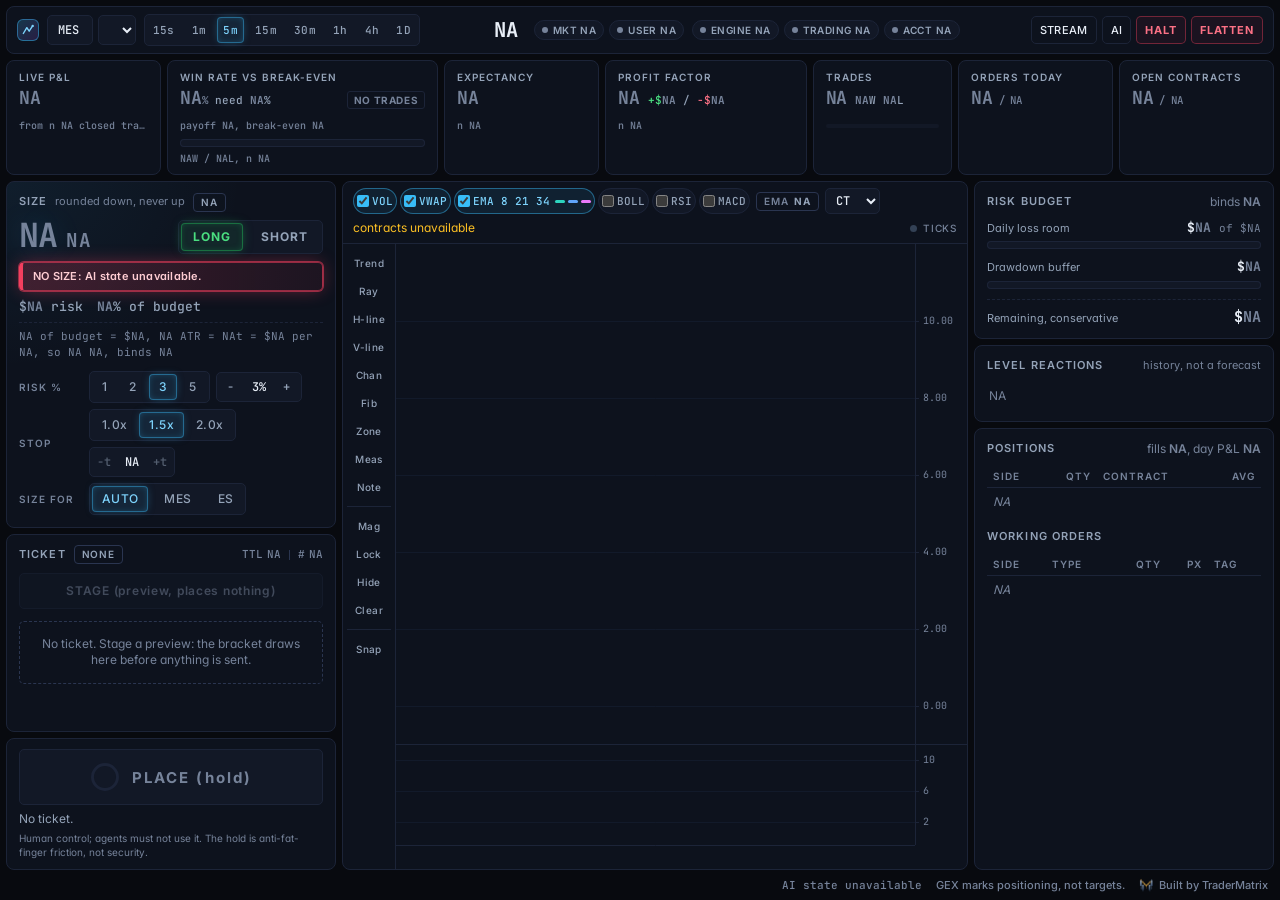
==== static/index.html @ 74ee5f4b "Initial release: ProjectX Desk (alpha, verified on a mock gateway only) A guarded futures desk for P" ====
<!doctype html>
<html lang="en"><head><meta charset="utf-8">
<meta name="viewport" content="width=device-width,initial-scale=1,viewport-fit=cover">
<title>ProjectX Desk</title>
<meta name="theme-color" content="#080a0f">
<link rel="icon" href="/static/icon.svg" type="image/svg+xml">
<link rel="manifest" href="/static/manifest.webmanifest">
<link rel="preload" href="/static/fonts/JetBrainsMono_500Medium.woff2" as="font" type="font/woff2" crossorigin>
<link rel="preload" href="/static/fonts/Inter_500Medium.woff2" as="font" type="font/woff2" crossorigin>
<link rel="stylesheet" href="/static/desk.css">
<script src="/static/klinecharts.min.js"></script>
</head><body>
<div class="desk" id="desk">

  <!-- 1. RIBBON (top bar) -->
  <section class="ribbon" id="ribbon" role="region" aria-label="Ribbon">
    <strong class="brand"><svg class="mark" viewBox="0 0 24 24" aria-hidden="true" focusable="false"><path d="M4 18 L10 8 L14 14 L20 5"/><circle cx="20" cy="5" r="2"/></svg><span>PX<em>DESK</em></span></strong>
    <span class="grp contract">
      <label class="sr" for="q">Contract search</label><input id="q" size="5" maxlength="12" value="MES" autocomplete="off" spellcheck="false">
      <label class="sr" for="c">Contract</label><select id="c"></select>
    </span>
    <span class="grp seg" id="tfs" role="group" aria-label="Timeframe"></span>
    <span class="quote">
      <output id="price" class="price" aria-label="Last price">NA</output>
      <span class="ba" aria-label="Bid and ask"><span class="ba-l">B</span><b data-ai="quote.bid" class="na">NA</b><span class="ba-l">A</span><b data-ai="quote.ask" class="na">NA</b></span>
    </span>
    <span class="grp feeds">
      <span class="pill" id="feed-market" title="market data hub">MKT NA</span>
      <span class="pill" id="feed-user" title="user hub">USER NA</span>
    </span>
    <span class="grp states">
      <span class="pill" id="engine">ENGINE NA</span>
      <span class="pill" id="trading">TRADING NA</span>
      <span class="pill" id="acct-kind">ACCT NA</span>
    </span>
    <span class="grp push actions">
      <button id="stream-toggle" class="ghost" aria-pressed="false" title="Stream mode: removes account and dollar nodes from the page">STREAM</button>
      <button id="reveal" class="ghost" hidden title="Show hidden figures for 30 seconds">Reveal 30s</button>
      <button id="ai-toggle" class="ghost" aria-pressed="false" aria-controls="ai-panel">AI</button>
      <span class="vsep" aria-hidden="true"></span>
      <button id="halt-btn" class="danger" title="Halt: refuse all new orders">HALT</button>
      <button id="flatten-btn" class="danger" title="Flatten all positions">FLATTEN</button>
    </span>
    <span id="act-msg" class="actmsg" role="status" aria-live="polite"></span>
  </section>

  <!-- 1b. KPI RIBBON: every stat carries its sample size -->
  <section class="kpis" id="kpis" role="region" aria-label="Session KPIs">
    <div class="kpi" id="kpi-pnl">
      <div class="k-h"><span class="k-t">Live P&amp;L</span><span class="k-tag">day, net</span></div>
      <div class="k-v"><span data-slot="sens" data-tpl="t-kpi-pnl"></span><span data-slot="stream" data-tpl="t-kpi-hidden"></span></div>
      <div class="k-s">from n <b data-ai="kpi.n" data-fmt="int" class="na">NA</b> closed trades</div>
    </div>
    <div class="kpi wide" id="kpi-wr">
      <div class="k-h"><span class="k-t">Win rate vs break-even</span></div>
      <div class="k-v"><span class="k-num"><b data-ai="kpi.win_rate" data-fmt="num1" class="na">NA</b><small>%</small></span>
        <span class="k-vs">need <b data-ai="kpi.breakeven_win_rate" data-fmt="num1" class="na">NA</b>%</span>
        <span id="wr-verdict" class="verdict">NA</span></div>
      <div class="k-s k-pay" id="wr-pay">payoff <b data-ai="kpi.payoff" data-fmt="num2" class="na">NA</b>, <span id="wr-need">needs <b data-ai="kpi.breakeven_win_rate" data-fmt="num1" class="na">NA</b>% wins to break even</span><span id="wr-need-na" hidden>break-even NA</span></div>
      <div class="wr" id="wr-gauge" aria-hidden="true"><i class="wr-fill" id="wr-fill"></i><i class="wr-be" id="wr-be"></i></div>
      <div class="k-s"><b data-ai="kpi.wins" data-fmt="int" class="na">NA</b>W / <b data-ai="kpi.losses" data-fmt="int" class="na">NA</b>L, n <b data-ai="kpi.n" data-fmt="int" class="na">NA</b><span class="ss" hidden>SMALL SAMPLE</span></div>
    </div>
    <div class="kpi" id="kpi-exp">
      <div class="k-h"><span class="k-t">Expectancy</span><span class="k-tag">per trade</span></div>
      <div class="k-v"><span data-slot="sens" data-tpl="t-kpi-exp"></span><span data-slot="stream" data-tpl="t-kpi-hidden"></span></div>
      <div class="k-s">n <b data-ai="kpi.n" data-fmt="int" class="na">NA</b><span class="ss" hidden>SMALL SAMPLE</span></div>
    </div>
    <div class="kpi" id="kpi-pf">
      <div class="k-h"><span class="k-t">Profit factor</span><span class="k-tag">gross W / L</span></div>
      <div class="k-v"><span class="k-num"><b data-ai="kpi.profit_factor" data-fmt="num2" class="na">NA</b></span><span class="k-vs"><span data-slot="sens" data-tpl="t-kpi-gross"></span><span data-slot="stream" data-tpl="t-kpi-gross-hidden"></span></span></div>
      <div class="k-s">n <b data-ai="kpi.n" data-fmt="int" class="na">NA</b><span class="ss" hidden>SMALL SAMPLE</span></div>
    </div>
    <div class="kpi" id="kpi-trades">
      <div class="k-h"><span class="k-t">Trades</span><span class="k-tag">closed today</span></div>
      <div class="k-v"><span class="k-num"><b data-ai="kpi.n" data-fmt="int" class="na">NA</b></span><span class="k-vs"><b data-ai="kpi.wins" data-fmt="int" class="na">NA</b>W <b data-ai="kpi.losses" data-fmt="int" class="na">NA</b>L</span></div>
      <div class="wl" id="wl-bar" aria-hidden="true"><i class="w" id="wl-w"></i><i class="l" id="wl-l"></i></div>
      <div class="streak" id="streak" role="group" aria-label="Losses in a row" hidden><div class="k-s s-l"><span class="s-t">LOSSES IN A ROW</span><span class="s-n"><b data-ai="behavior.consecutive_losses" data-fmt="int" class="na">NA</b> / <span id="streak-max">3</span></span></div><div class="pips" id="bar-streak" aria-hidden="true"></div></div>
    </div>
    <div class="kpi" id="kpi-orders">
      <div class="k-h"><span class="k-t">Orders today</span></div>
      <div class="k-v"><span class="k-num"><b data-ai="risk.orders_today" data-fmt="int" class="na">NA</b><small> / <span data-ai="risk.orders_max" data-fmt="int" class="na">NA</span></small></span></div>
      <div class="pips" id="bar-orders" aria-hidden="true"></div>
    </div>
    <div class="kpi" id="kpi-open">
      <div class="k-h"><span class="k-t">Open contracts</span></div>
      <div class="k-v"><span class="k-num"><b data-ai="risk.open_contracts" data-fmt="int" class="na">NA</b><small> / <span data-ai="risk.max_contracts" data-fmt="int" class="na">NA</span></small></span></div>
      <div class="pips" id="bar-open" aria-hidden="true"></div>
    </div>
  </section>

  <!-- left column: size box, ticket verify, human confirm -->
  <div class="col col-left">
    <!-- 2. SIZE BOX -->
    <section id="size" class="panel hero" role="region" aria-label="Size box">
      <div class="phead"><h2>Size</h2><span class="dim sub">rounded down, never up</span><span id="size-bind" class="badge push" title="binding source">NA</span></div>
      <div id="size-answer" class="answer" aria-live="off">
        <div class="big"><span class="num na" data-ai="size.contracts">NA</span><span class="unit na" data-ai="contract.root">NA</span><span class="chips seg sideseg" id="side" role="group" aria-labelledby="lbl-side"><span class="sr" id="lbl-side">Side</span><button id="side-long" data-v="long" aria-pressed="true">LONG</button><button id="side-short" data-v="short" aria-pressed="false">SHORT</button></span></div>
        <div id="size-alert" class="banner bad refused alert" role="alert" hidden>
          <div id="size-notallowed" class="aln na-line" hidden>NOT ALLOWED: STAGE WILL REFUSE</div>
          <div id="size-refused" class="aln rf-line" hidden></div>
        </div>
        <div id="size-chips" class="chipline">
          <span id="chip-scale" class="chip warn" title="risk scaler: the budget was cut before sizing" hidden><span id="cs-adx" hidden>ADX <b data-ai="size.adx" data-fmt="int" class="na">NA</b> <span id="cs-adx-note"></span></span><span id="cs-atr" hidden>ATR p<b data-ai="size.atr_pctile" data-fmt="int" class="na">NA</b> <span id="cs-atr-note"></span></span><span class="x">x<b data-ai="size.scale.multiplier" data-fmt="num2" class="na">NA</b></span></span>
          <span id="chip-lock" class="chip warn" title="after a loss, risk may not exceed what the losing trade risked" hidden><span class="t">SIZE LOCKED AFTER LOSS</span></span>
          <span id="chip-cap" class="chip info" title="risk alone would allow more contracts than the per-order cap" hidden><span class="t">RISK ALLOWS <b data-ai="size.contracts_by_risk" data-fmt="int" class="na">NA</b>, CAP <b data-ai="size.cap" data-fmt="int" class="na">NA</b></span></span>
        </div>
        <ul id="size-why" class="why" aria-label="Why this size" hidden></ul>
        <div class="sec">
          <span data-slot="sens" data-tpl="t-size-risk"></span>
          <span class="kv"><b data-ai="size.pct_budget" data-fmt="num1" class="na">NA</b>% of budget</span>
        </div>
      </div>
      <p id="size-math" class="math">
        <span data-ai="size.risk_pct" data-fmt="pctfrac" class="na">NA</span> of budget<span data-slot="sens" data-tpl="t-size-budget"></span>,
        <span data-ai="size.stop_atr_k" data-fmt="num1" class="na">NA</span> ATR =
        <span data-ai="size.stop_ticks" data-fmt="int" class="na">NA</span>t<span data-slot="sens" data-tpl="t-size-rpc"></span>,
        so <span data-ai="size.contracts" class="na">NA</span> <span data-ai="contract.root" class="na">NA</span>, binds <span data-ai="size.binding" class="na">NA</span>
      </p>
      <div class="ctls">
        <span class="lbl" id="lbl-risk">Risk %</span>
        <span class="chips" id="risk-pct" role="group" aria-labelledby="lbl-risk">
          <span class="seg"><button id="risk-pct-1" data-v="0.01" aria-pressed="false">1</button><button id="risk-pct-2" data-v="0.02" aria-pressed="false">2</button><button id="risk-pct-3" data-v="0.03" aria-pressed="true">3</button><button id="risk-pct-5" data-v="0.05" aria-pressed="false">5</button></span>
          <span class="step"><button id="risk-dec" aria-label="Decrease risk percent by half a point">-</button><output id="risk-val" class="val">3%</output><button id="risk-inc" aria-label="Increase risk percent by half a point">+</button></span>
        </span>
        <span class="lbl" id="lbl-stop">Stop</span>
        <span class="chips" id="stop-atr" role="group" aria-labelledby="lbl-stop">
          <span class="seg"><button id="stop-atr-10" data-v="1" aria-pressed="false">1.0x</button><button id="stop-atr-15" data-v="1.5" aria-pressed="true">1.5x</button><button id="stop-atr-20" data-v="2" aria-pressed="false">2.0x</button></span>
          <span class="step"><button id="stop-dec" aria-label="Stop one tick tighter">-t</button><output id="stop-val" class="val">NA</output><button id="stop-inc" aria-label="Stop one tick wider">+t</button></span>
        </span>
        <span class="lbl" id="lbl-con">Size for</span>
        <span class="chips seg" id="size-contract" role="group" aria-labelledby="lbl-con">
          <button id="size-contract-auto" data-v="AUTO" aria-pressed="true">AUTO</button><button id="size-contract-mes" data-v="MES" aria-pressed="false">MES</button><button id="size-contract-es" data-v="ES" aria-pressed="false">ES</button>
        </span>
        <div id="pair" class="pair" data-own="1" aria-label="Micro versus full-size"></div>
      </div>
    </section>

    <!-- 4. TICKET VERIFY + BRACKET TREE -->
    <section id="ticket" class="panel grow" role="region" aria-label="Ticket verify">
      <div class="phead"><h2>Ticket</h2><span id="tk-state" class="badge">NONE</span>
        <span class="push meta">TTL <b id="tk-ttl" data-ai="ticket.ttl_s">NA</b><span class="msep" aria-hidden="true"></span>#<b id="tk-hash" data-ai="ticket.id8">NA</b></span></div>
      <div id="rail" class="rail" role="group" aria-label="Behavior rail" hidden>
        <span id="rail-cool" class="rail-main"><span class="rail-t">COOLDOWN AFTER A LOSS</span><b id="rail-clock" class="rail-clock" aria-hidden="true" data-ai="behavior.cooldown_left_s" data-fmt="mmss">NA</b><span class="rail-sub">Walk away.</span></span>
        <span id="rail-lock" class="rail-main" hidden><span class="rail-t">LOCKED FOR THE SESSION: <b data-ai="behavior.consecutive_losses" data-fmt="int" class="na">NA</b> LOSSES IN A ROW</span><span class="rail-sub">No new opens this session.</span></span>
      </div>
      <button id="stage-btn" class="primary" disabled>STAGE (preview, places nothing)</button>
      <div id="tk-refused" class="banner bad" hidden></div>
      <ul id="tk-checks" class="checks" hidden></ul>

      <p id="tree-empty" class="tree-empty">No ticket. Stage a preview: the bracket draws here before anything is sent.</p>
      <div id="tree" class="tree" hidden>
        <div class="tree-head"><span id="tree-mode" class="tmode">PREVIEW</span><span id="tree-prot" class="badge">NA</span></div>
        <div class="node entry" id="node-entry">
          <div class="n-h"><span class="n-t">Entry</span><span id="tr-e-state" class="nstate">NA</span></div>
          <div class="n-main"><span id="tr-e-side" class="nside">NA</span> <b id="tr-e-size" class="na">NA</b> <span id="tr-e-root" class="nroot">NA</span> <span id="tr-e-type" class="ntype">MARKET</span></div>
          <div class="n-sub">ref <b id="tr-e-ref" class="na">NA</b><span class="push">#<span id="tr-id8">NA</span></span></div>
        </div>
        <div class="link" aria-hidden="true"><span id="tree-link">stop after fill</span></div>
        <div class="node stop" id="node-stop">
          <div class="n-h"><span class="n-t">Stop</span><span id="tr-unprot" class="unprot" hidden>UNPROTECTED</span><span id="tr-s-state" class="nstate">NA</span></div>
          <div class="n-main"><span id="tr-s-side" class="nside">NA</span> <b id="tr-s-price" class="na">NA</b> <span class="nticks">(<span id="tr-s-ticks">NA</span>t)</span></div>
          <div class="n-sub"><span data-slot="sens" data-tpl="t-tree-risk"></span><span data-slot="stream" data-tpl="t-tree-risk-hidden"></span><span class="push" id="tr-filled"></span></div>
        </div>
        <div class="node ghost" aria-hidden="true"><span>No target order. Exit by hand or FLATTEN.</span></div>
        <div class="rr" id="rr">
          <div class="rr-track"><i class="rr-loss"></i><i class="rr-gain"></i><i class="rr-now" id="rr-now"></i></div>
          <div class="rr-ticks"><span>-1R</span><span>0R</span><span>1R</span><span>2R</span><span>3R</span></div>
          <div class="rr-read"><span id="rr-val">now NA</span><span data-slot="sens" data-tpl="t-tree-r"></span></div>
        </div>
      </div>

      <details id="tk-details" class="rbwrap" open>
        <summary>Readback <span class="dim">(read it back before you hold)</span></summary>
        <dl id="tk-rb" class="rb">
          <dt>Protection</dt><dd id="tk-prot" data-ai="ticket.readback.protection" class="na">NA</dd>
          <dt>Account</dt><dd><span data-ai="ticket.readback.account_kind" class="na">NA</span><span data-slot="sens" data-tpl="t-tk-acct"></span></dd>
          <dt>Contract</dt><dd data-ai="ticket.readback.contract" class="na">NA</dd>
          <dt>Side</dt><dd data-ai="ticket.readback.side" class="na">NA</dd>
          <dt>Size</dt><dd data-ai="ticket.readback.size" data-fmt="int" class="na">NA</dd>
          <dt>Order</dt><dd data-ai="ticket.readback.order_type" class="na">NA</dd>
          <dt>Entry ref</dt><dd data-ai="ticket.readback.entry_ref" class="na">NA</dd>
          <dt>Stop</dt><dd><span data-ai="ticket.readback.stop_price" class="na">NA</span> (<span data-ai="ticket.readback.stop_ticks" data-fmt="int" class="na">NA</span> ticks)</dd>
          <span data-slot="sens" data-tpl="t-tk-risk" class="contents"></span>
          <dt>% of budget</dt><dd><span data-ai="ticket.readback.pct_of_budget" data-fmt="num1" class="na">NA</span>%, binds <span data-ai="ticket.readback.binding" class="na">NA</span></dd>
        </dl>
      </details>
    </section>

    <!-- 5. PLACE BAR: human only, outside every data region, no data-ai anywhere inside -->
    <section id="place" class="placebar" role="region" aria-label="Human confirm">
      <button id="place-btn" type="button" disabled aria-describedby="place-hint">
        <span class="hold-fill" aria-hidden="true"></span>
        <svg class="ring" viewBox="0 0 36 36" aria-hidden="true" focusable="false"><circle class="ring-bg" cx="18" cy="18" r="15"/><circle id="ring-fg" class="ring-fg" cx="18" cy="18" r="15" transform="rotate(-90 18 18)"/></svg>
        <span id="place-label">PLACE (hold)</span>
      </button>
      <p id="place-hint" class="hint">No ticket.</p>
      <p id="place-result" class="presult" role="status" aria-live="polite"></p>
      <p class="note">Human control; agents must not use it. The hold is anti-fat-finger friction, not security.</p>
    </section>
  </div>

  <!-- 3. CHART -->
  <section class="chartwrap" role="region" aria-label="Chart">
    <div class="chartbar">
      <span class="ind" id="ind" role="group" aria-label="Indicators"></span>
      <span id="ema-badge" class="badge stack" title="EMA 8 / 21 / 34 stack order" hidden><span class="bl"><span class="bl-l">EMA STACK</span><span class="bl-s">EMA</span></span><b data-ai="ind.ema.state" class="na">NA</b></span>
      <label class="sr" for="tz">Timezone</label>
      <select id="tz"><option value="America/Chicago">CT</option><option value="America/New_York">ET</option><option value="UTC">UTC</option></select>
      <span id="msg" class="msg" role="status"></span>
      <span class="legend" aria-label="Chart line legend"><span class="lg entry">ENTRY</span><span class="lg stop">STOP</span><span class="lg vwap">VWAP</span><span class="lg gex">GEX</span></span>
      <span class="dot-wrap" title="tick feed"><span id="dot"></span> ticks</span>
    </div>
    <div class="chartbody"><div id="tools" role="toolbar" aria-label="Drawing tools"></div><div id="chart"></div></div>
  </section>

  <!-- right column: risk, blotter, AI -->
  <div class="col col-right">
    <!-- 6. RISK GAUGES -->
    <section id="risk" class="panel" role="region" aria-label="Risk gauges">
      <div class="phead"><h2>Risk budget</h2><span class="push dim">binds <b id="risk-binds" data-ai="risk.binding" class="na">NA</b></span></div>
      <div class="gauge" id="g-daily">
        <div class="gl"><span class="g-t">Daily loss room <span class="bindtag" hidden>BINDS</span></span><span class="g-v"><span data-slot="sens" data-tpl="t-risk-room"></span><span data-slot="stream" data-tpl="t-risk-used"></span></span></div>
        <div class="bar"><span class="track" id="track-daily"><i id="bar-daily"></i></span></div>
      </div>
      <div class="gauge" id="g-dd">
        <div class="gl"><span class="g-t">Drawdown buffer <span class="bindtag" hidden>BINDS</span></span><span class="g-v"><span data-slot="sens" data-tpl="t-risk-dd"></span><span data-slot="stream" data-tpl="t-hidden"></span></span></div>
        <div class="bar"><span class="track" id="track-dd"><i id="bar-dd"></i></span></div>
      </div>
      <div class="remain"><span class="g-t">Remaining, conservative</span><span class="g-v big"><span data-slot="sens" data-tpl="t-risk-rem"></span><span data-slot="stream" data-tpl="t-hidden"></span></span></div>
    </section>

    <!-- 6c. MANAGE TRADE: only while a position with a live stop exists. Human clicks, tighten-only. -->
    <section id="manage" class="panel manage" role="region" aria-label="Manage trade" hidden>
      <div class="phead"><h2>Manage trade</h2><span class="push meta"><b data-ai="manage.side" class="na">NA</b> <b data-ai="manage.size" data-fmt="int" class="na">NA</b></span></div>
      <div class="mg-top">
        <div class="mg-r"><span class="lbl">Open R</span><output id="mg-r" class="mg-rv na" data-ai="manage.open_r" data-fmt="rr" data-sign="1" aria-label="Open R">NA</output></div>
        <dl class="mg-kv">
          <dt>Avg</dt><dd data-ai="manage.avg" data-fmt="num" class="na">NA</dd>
          <dt>Last</dt><dd data-ai="manage.last" data-fmt="num" class="na">NA</dd>
          <dt>Stop</dt><dd data-ai="manage.stop" data-fmt="num" class="na">NA</dd>
        </dl>
      </div>
      <div id="mg-opts" class="mg-opts" role="group" aria-label="Tighten the stop"></div>
      <p id="mg-msg" class="mg-msg" role="status" aria-live="polite"></p>
      <p class="note">Stops only move toward price.</p>
    </section>

    <!-- 6b. LEVEL REACTIONS: history of how price behaved at each level. Counts, never a forecast. -->
    <section id="levels" class="panel" role="region" aria-label="Level reactions" data-own="1">
      <div class="phead"><h2>Level reactions</h2><span class="push dim sub">history, not a forecast</span></div>
      <div id="lv-list" class="lvlist" role="group" aria-label="Select a level to mark its reactions on the chart"></div>
      <p id="lv-legend" class="lvlegend"><span class="mk up">&#9650;&#9660; bounce</span><span class="mk fail">&#10005; fail</span><span class="mk neu">&#8226; flat</span><span class="mk pend">&#9675; pending</span><span id="lv-tf" class="dim"></span></p>
    </section>

    <!-- 7. BLOTTER -->
    <section id="blotter" class="panel grow" role="region" aria-label="Blotter">
      <div id="halt-banner" class="banner bad big" hidden>
        <strong id="halt-title">HALTED</strong>
        <span id="halt-sub">New orders are refused until a human clears the halt.</span>
        <span class="row"><button id="reconcile-btn">Reconcile</button><button id="clear-halt-btn" class="danger">Clear halt (human only)</button></span>
      </div>
      <div class="phead"><h2>Positions</h2><span class="push dim">fills <b data-ai="fills_today" data-fmt="int" class="na">NA</b><span data-slot="sens" data-tpl="t-pnl"></span></span></div>
      <table class="tbl"><thead><tr><th>Side</th><th class="r">Qty</th><th>Contract</th><th class="r">Avg</th></tr></thead><tbody id="pos-body"></tbody></table>
      <div class="phead"><h2>Working orders</h2></div>
      <table class="tbl"><thead><tr><th>Side</th><th>Type</th><th class="r">Qty</th><th class="r">Px</th><th>Tag</th></tr></thead><tbody id="ord-body"></tbody></table>
    </section>

    <!-- 8. AI PANEL -->
    <section id="ai-panel" class="panel" role="region" aria-label="AI readable state" hidden>
      <div class="phead"><h2>AI view</h2><span class="push dim mono">/ai/state, /ai/digest</span></div>
      <pre id="ai-digest" tabindex="0">NA</pre>
      <script type="application/json" id="ai-state">null</script>
    </section>
  </div>

  <footer class="strip" role="region" aria-label="Status">
    <span id="live-polite" class="live" aria-live="polite"></span>
    <span id="live-assertive" class="live bad" aria-live="assertive"></span>
    <span class="push dim" id="asof">asof NA</span>
    <span class="dim">GEX marks positioning, not targets.</span>
    <a class="byline" href="https://www.traderdaddy.pro" target="_blank" rel="noopener noreferrer" title="Built by TraderMatrix"><img src="/static/brand-mark.png" alt="" width="14" height="14"><span>Built by TraderMatrix</span></a>
  </footer>
</div>

<!-- Fragments for nodes that stream mode removes from the DOM (D4). Never CSS-hidden: absent. -->
<template id="t-size-risk"><span class="kv money">$<b data-ai="size.risk_usd" data-fmt="num" class="na">NA</b> risk</span></template>
<template id="t-size-budget"> = $<span data-ai="size.budget_usd" data-fmt="num" class="na">NA</span></template>
<template id="t-size-rpc"> = $<span data-ai="size.rpc" data-fmt="num" class="na">NA</span> per <span data-ai="contract.root" class="na">NA</span></template>
<template id="t-tk-acct"> acct ...<b id="tk-suffix">NA</b></template>
<template id="t-tk-risk"><dt>Risk</dt><dd>$<span data-ai="ticket.readback.risk_usd" data-fmt="num" class="na">NA</span></dd></template>
<template id="t-risk-room">$<b data-ai="risk.daily_room" data-fmt="num" class="na">NA</b> <span class="of">of $<span data-ai="risk.daily_limit" data-fmt="num" class="na">NA</span></span></template>
<template id="t-risk-used"><b data-ai="risk.daily_used_pct" data-fmt="num1" class="na">NA</b>% used</template>
<template id="t-risk-dd">$<b data-ai="risk.dd_buffer" data-fmt="num" class="na">NA</b></template>
<template id="t-risk-rem">$<b data-ai="risk.remaining" data-fmt="num" class="na">NA</b></template>
<template id="t-pnl">, day P&amp;L <b data-ai="risk.pnl_day" data-fmt="usd" data-sign="1" class="na">NA</b></template>
<template id="t-hidden"><span class="hid">hidden (stream)</span></template>
<template id="t-kpi-hidden"><span class="k-num hid">hidden</span></template>
<template id="t-kpi-pnl"><span class="k-num"><b data-ai="risk.pnl_day" data-fmt="usd" data-sign="1" class="na">NA</b></span></template>
<template id="t-kpi-exp"><span class="k-num"><b data-ai="kpi.expectancy" data-fmt="usd" data-sign="1" class="na">NA</b></span></template>
<template id="t-kpi-gross"><span class="pos">+$<b data-ai="kpi.gross_win" data-fmt="num" class="na">NA</b></span> / <span class="neg">-$<b data-ai="kpi.gross_loss" data-fmt="num" class="na">NA</b></span></template>
<template id="t-kpi-gross-hidden"><span class="hid">gross hidden</span></template>
<template id="t-tree-risk"><span class="trisk">risk $<b id="tree-risk" class="na">NA</b></span></template>
<template id="t-tree-risk-hidden"><span class="hid">risk hidden (stream)</span></template>
<template id="t-tree-r"><span class="r1">1R = $<b id="tree-r1" class="na">NA</b></span></template>

<script src="/static/desk.js"></script>
</body></html>
---- static/desk.css ----
/* ProjectX desk. Mobile-first stack; the dense three-column desk engages from 1100px up.
   One color, one meaning, and never color alone (every state also has a text label):
   cyan = live/info/selected, green = profit/long/filled, magenta = loss/stop/danger,
   purple = reference levels, amber = warning/unprotected. */

@font-face{font-family:"Inter";font-style:normal;font-weight:400;font-display:swap;src:url(/static/fonts/Inter_400Regular.woff2) format("woff2")}
@font-face{font-family:"Inter";font-style:normal;font-weight:500;font-display:swap;src:url(/static/fonts/Inter_500Medium.woff2) format("woff2")}
@font-face{font-family:"Inter";font-style:normal;font-weight:600;font-display:swap;src:url(/static/fonts/Inter_600SemiBold.woff2) format("woff2")}
@font-face{font-family:"Inter";font-style:normal;font-weight:700;font-display:swap;src:url(/static/fonts/Inter_700Bold.woff2) format("woff2")}
@font-face{font-family:"JetBrains Mono";font-style:normal;font-weight:400;font-display:swap;src:url(/static/fonts/JetBrainsMono_400Regular.woff2) format("woff2")}
@font-face{font-family:"JetBrains Mono";font-style:normal;font-weight:500;font-display:swap;src:url(/static/fonts/JetBrainsMono_500Medium.woff2) format("woff2")}
@font-face{font-family:"JetBrains Mono";font-style:normal;font-weight:700;font-display:swap;src:url(/static/fonts/JetBrainsMono_700Bold.woff2) format("woff2")}

:root{
  color-scheme:dark;
  /* surfaces */
  --bg-app:#080a0f; --bg-card:#0d121d; --bg-sub:#121826; --bg-raise:#161e2e;
  --border:#1c2438; --border-sub:#161e30; --border-strong:#2a3550;
  /* accents */
  --cyan:#38bdf8; --blue:#60a5fa; --green:#22c55e; --magenta:#f43f5e; --purple:#a855f7; --amber:#f59e0b;
  /* accent ink for small text on dark (AA at 11px) */
  --cyan-ink:#7dd3fc; --green-ink:#4ade80; --mag-ink:#fb7185; --amber-ink:#fbbf24; --purple-ink:#c084fc;
  /* tints */
  --cyan-bg:rgba(56,189,248,.09); --green-bg:rgba(34,197,94,.09); --mag-bg:rgba(244,63,94,.11); --amber-bg:rgba(245,158,11,.14); --purple-bg:rgba(168,85,247,.10);
  --cyan-line:rgba(56,189,248,.45); --green-line:rgba(34,197,94,.45); --mag-line:rgba(244,63,94,.55); --amber-line:rgba(245,158,11,.5);
  /* text */
  --ema8:#2dd4bf; --ema21:#60a5fa; --ema34:#e879f9;
  --text:#e8eef7; --text-2:#94a3b8; --text-muted:#76839a; --text-dim:#334155;
  /* type */
  --mono:"JetBrains Mono",ui-monospace,"SF Mono",Menlo,Consolas,"DejaVu Sans Mono",monospace;
  --sans:"Inter",system-ui,-apple-system,"Segoe UI",Roboto,sans-serif;
  --fs-2xs:10px; --fs-xs:11px; --fs-sm:12px; --fs-md:13px; --fs-lg:15px;
  --fs-num:clamp(18px,1.35vw,24px); --fs-price:clamp(20px,1.6vw,28px); --fs-hero:clamp(44px,3.6vw,64px);
  /* shape + space */
  --r:8px; --r-sm:5px; --gap:6px; --pad:12px;
  --glow-cyan:0 0 0 1px var(--cyan-line),0 0 14px -2px rgba(56,189,248,.35),inset 0 0 12px -6px rgba(56,189,248,.4);
  --glow-mag:0 0 0 1px var(--mag-line),0 0 18px -2px rgba(244,63,94,.45);
}
*{box-sizing:border-box}
html,body{margin:0;background:var(--bg-app);color:var(--text)}
body{font:400 var(--fs-md)/1.4 var(--sans);font-feature-settings:"cv11","ss01";-webkit-font-smoothing:antialiased;
  padding:env(safe-area-inset-top) env(safe-area-inset-right) env(safe-area-inset-bottom) env(safe-area-inset-left)}
h2{margin:0;font-size:var(--fs-xs);letter-spacing:.1em;text-transform:uppercase;color:var(--text-2);font-weight:600}
p{margin:0}
b,output,td,dd,.price,.val,.mono,.num,.k-num,.math,.meta,.n-main,.n-sub,.g-v,.pill{font-variant-numeric:tabular-nums slashed-zero}
b{font-weight:600}
.mono{font-family:var(--mono)}
.sr{position:absolute;width:1px;height:1px;overflow:hidden;clip:rect(0 0 0 0);white-space:nowrap}
.dim{color:var(--text-muted)} .push{margin-left:auto} .contents{display:contents}
.na{color:var(--text-muted)!important}
.hid{color:var(--text-muted);font-style:italic;font-weight:400}
.pos{color:var(--green-ink)} .neg{color:var(--mag-ink)}
[hidden]{display:none!important}
[data-slot]:empty{display:none}

/* ---- controls ---- */
button,input,select{font:500 var(--fs-sm)/1 var(--sans);color:var(--text);background:var(--bg-sub);border:1px solid var(--border);border-radius:var(--r-sm);padding:0 10px;min-height:30px}
input,select{font-size:max(16px,1rem)}
@media (min-width:1100px){input,select{font-size:var(--fs-sm)}}
select{padding-right:6px}
button{cursor:pointer;letter-spacing:.03em;transition:border-color .15s,background-color .15s,color .15s,box-shadow .15s}
button:hover:not(:disabled){border-color:var(--border-strong);background:var(--bg-raise)}
button:disabled{opacity:.5;cursor:not-allowed}
button[aria-pressed="true"],button.on{border-color:var(--cyan-line);color:var(--cyan-ink);background:var(--cyan-bg);box-shadow:var(--glow-cyan)}
button.ghost{background:transparent}
button.danger{border-color:rgba(244,63,94,.4);color:var(--mag-ink);background:rgba(244,63,94,.06);font-weight:700;letter-spacing:.08em}
button.danger:hover:not(:disabled){border-color:var(--magenta);background:var(--mag-bg)}
button.primary{width:100%;min-height:36px;border-color:var(--cyan-line);color:var(--cyan-ink);background:linear-gradient(180deg,rgba(56,189,248,.12),rgba(56,189,248,.04));font-weight:600;letter-spacing:.06em}
button.primary:disabled{border-color:var(--border);color:var(--text-muted);background:var(--bg-sub)}
button.primary.refused:disabled{opacity:1;border-color:var(--mag-line);color:var(--mag-ink);background:repeating-linear-gradient(135deg,rgba(244,63,94,.10) 0 8px,rgba(244,63,94,.03) 8px 16px)}
:focus-visible{outline:2px solid var(--cyan);outline-offset:2px}

/* segmented control: chips joined into one pill */
.seg{display:inline-flex;align-items:stretch;background:var(--bg-sub);border:1px solid var(--border);border-radius:var(--r-sm);padding:2px;gap:2px}
.seg button{border:1px solid transparent;background:transparent;min-height:26px;padding:0 9px;border-radius:4px;color:var(--text-2)}
.seg button:hover:not(:disabled){background:var(--bg-raise);border-color:transparent;color:var(--text)}
.seg button[aria-pressed="true"]{color:var(--cyan-ink);background:var(--cyan-bg);border-color:var(--cyan-line);box-shadow:0 0 10px -3px rgba(56,189,248,.5),inset 0 0 8px -4px rgba(56,189,248,.5)}
.step{display:inline-flex;align-items:center;border:1px solid var(--border);border-radius:var(--r-sm);background:var(--bg-sub)}
.step button{border:0;background:transparent;min-height:28px;min-width:28px;padding:0 6px;color:var(--text-2);font-family:var(--mono)}
.step button:hover:not(:disabled){background:var(--bg-raise)}
.val{min-width:4ch;text-align:center;font:500 var(--fs-sm)/1 var(--mono);color:var(--text)}

/* ---- layout ---- */
.desk{display:grid;grid-template-columns:minmax(0,1fr);gap:var(--gap);padding:var(--gap);min-height:100dvh}
.desk>*{min-width:0}
.ribbon{grid-row:1} .kpis{grid-row:2} .col-left{grid-row:3} .chartwrap{grid-row:4;height:70dvh;min-height:360px} .col-right{grid-row:5} .strip{grid-row:6}
@media (min-width:1100px){
  .desk{height:100dvh;min-height:0;overflow:hidden;
    grid-template-columns:clamp(330px,20vw,392px) minmax(0,1fr) clamp(300px,18.5vw,370px);
    grid-template-rows:auto auto minmax(0,1fr) auto}
  .ribbon{grid-column:1/-1;grid-row:1} .kpis{grid-column:1/-1;grid-row:2}
  .col-left{grid-column:1;grid-row:3} .chartwrap{grid-column:2;grid-row:3;height:auto;min-height:0} .col-right{grid-column:3;grid-row:3}
  .strip{grid-column:1/-1;grid-row:4}
}

/* cards */
.ribbon,.kpi,.panel,.placebar,.chartwrap{background:var(--bg-card);border:1px solid var(--border);border-radius:var(--r)}
.col{display:flex;flex-direction:column;gap:var(--gap);min-height:0}
@media (min-width:1100px){.col.col-left>.grow{flex:1 1 0;min-height:112px}
  .col.col-left{overflow-y:auto;scrollbar-width:thin}.col-left>.placebar{position:sticky;bottom:0;z-index:2}
  .col.col-right>.grow{min-height:84px}
}
@media (min-width:1100px){.col{overflow:hidden}.col>.grow{flex:1 1 0;min-height:0;overflow:auto}.col>.panel:not(.grow),.col>.placebar{flex:none}}
.panel{padding:10px var(--pad) var(--pad)}
.phead{display:flex;align-items:center;gap:8px;margin-bottom:8px;font-size:var(--fs-sm);min-height:20px}
.phead .sub{font-size:var(--fs-xs)}
.badge{display:inline-flex;align-items:center;gap:4px;padding:2px 7px;border-radius:4px;border:1px solid var(--border-strong);font:600 var(--fs-2xs)/1.3 var(--sans);letter-spacing:.08em;text-transform:uppercase;color:var(--text-2);white-space:nowrap}
.badge.risk,.badge.info{border-color:var(--cyan-line);color:var(--cyan-ink);background:var(--cyan-bg)}
.badge.max_contracts,.badge.granularity,.badge.warn{border-color:var(--amber-line);color:var(--amber-ink);background:var(--amber-bg)}
.badge.bad{border-color:var(--mag-line);color:var(--mag-ink);background:var(--mag-bg)}
.badge.ok{border-color:var(--green-line);color:var(--green-ink);background:var(--green-bg)}
.badge.atomic{border-color:var(--green-line);color:var(--green-ink);background:var(--green-bg)}
.badge.unprot{border-color:var(--amber-line);color:var(--amber-ink);background:var(--amber-bg)}

/* ---- top bar ---- */
.ribbon{display:flex;flex-wrap:wrap;align-items:center;gap:8px 12px;padding:7px 10px;position:relative}
.brand{display:inline-flex;align-items:center;gap:7px;font:700 var(--fs-sm)/1 var(--sans);letter-spacing:.16em;color:var(--text)}
.brand em{font-style:normal;color:var(--cyan)}
.mark{width:22px;height:22px;padding:3px;border-radius:6px;background:linear-gradient(135deg,rgba(56,189,248,.22),rgba(168,85,247,.18));border:1px solid var(--cyan-line);fill:none;stroke:var(--cyan-ink);stroke-width:2.4;stroke-linecap:round;stroke-linejoin:round}
.mark circle{fill:var(--cyan-ink);stroke:none}
.grp{display:inline-flex;align-items:center;gap:5px;flex-wrap:wrap}
#q{width:6.5ch;font-family:var(--mono);text-transform:uppercase} #c{max-width:19ch}
#tfs button{padding:0 7px;font-family:var(--mono);font-size:var(--fs-xs)}
.quote{display:inline-flex;align-items:baseline;gap:10px;padding:0 4px}
.price{font:600 var(--fs-price)/1 var(--mono);min-width:7.5ch;text-align:right;letter-spacing:-.01em;border-radius:4px;padding:2px 4px;transition:background-color .5s}
.price.up{color:var(--green-ink)} .price.dn{color:var(--mag-ink)}
.price.flash-up{background:rgba(34,197,94,.10);transition:none} .price.flash-dn{background:rgba(244,63,94,.10);transition:none}
.ba{display:inline-flex;align-items:baseline;gap:4px;font:500 var(--fs-xs)/1 var(--mono);color:var(--text-2)}
.ba-l{color:var(--text-muted);font-size:var(--fs-2xs)} .ba b{font-weight:500;margin-right:4px}
.pill{display:inline-flex;align-items:center;gap:6px;padding:4px 9px;border:1px solid var(--border);border-radius:999px;font:600 var(--fs-2xs)/1 var(--sans);letter-spacing:.08em;white-space:nowrap;color:var(--text-2);background:var(--bg-sub)}
.pill::before{content:"";width:6px;height:6px;border-radius:50%;background:var(--text-muted)}
.pill.ok{border-color:rgba(34,197,94,.35);color:var(--green-ink)} .pill.ok::before{background:var(--green);box-shadow:0 0 6px var(--green)}
.pill.bad{border-color:var(--magenta);color:#fff;background:rgba(244,63,94,.22);box-shadow:var(--glow-mag)} .pill.bad::before{background:#fff}
.pill.warn{border-color:var(--amber-line);color:var(--amber-ink);background:var(--amber-bg)} .pill.warn::before{background:var(--amber)}
.pill.sim{border-color:var(--cyan-line);color:var(--cyan-ink);background:var(--cyan-bg)} .pill.sim::before{background:var(--cyan)}
.pill.live{border-color:var(--magenta);color:#fff;font-weight:800;background:repeating-linear-gradient(135deg,#9f1239 0 6px,#7f1d1d 6px 12px);box-shadow:var(--glow-mag)} .pill.live::before{background:#fff}
.vsep{width:1px;height:20px;background:var(--border);margin:0 2px}
.actions button{min-height:28px;padding:0 10px;font-size:var(--fs-xs)}
.actmsg{flex:1 0 100%;font-size:var(--fs-sm);color:var(--amber-ink);min-height:0}
.actmsg:empty{display:none}

/* alarm: halted or unknown order. The whole frame gets a magenta edge. */
body.alarm .ribbon,body.alarm .kpis .kpi{border-color:var(--mag-line)}
body.alarm .ribbon{box-shadow:var(--glow-mag);background:linear-gradient(180deg,rgba(244,63,94,.10),var(--bg-card) 70%)}
body.alarm .desk{background:linear-gradient(180deg,rgba(244,63,94,.10),transparent 160px)}
body.acct-live .ribbon{border-top:2px solid var(--magenta)}

/* ---- KPI ribbon ---- */
.kpis{display:grid;grid-template-columns:repeat(2,minmax(0,1fr));grid-auto-flow:row dense;gap:var(--gap)}
@media (min-width:640px){.kpis{grid-template-columns:repeat(4,minmax(0,1fr))}}
@media (min-width:1100px){.kpis{grid-template-columns:1.05fr 1.9fr 1fr 1fr .95fr 1fr 1fr}}
.kpi{padding:8px 12px 9px;display:flex;flex-direction:column;gap:3px;min-width:0;position:relative;overflow:hidden}
.kpi.wide{grid-column:span 2}
@media (min-width:1100px){.kpi.wide{grid-column:auto}}
.k-h{display:flex;align-items:center;gap:6px;min-height:16px}
.k-t{font:600 var(--fs-2xs)/1.2 var(--sans);letter-spacing:.1em;text-transform:uppercase;color:var(--text-2);white-space:nowrap;overflow:hidden;text-overflow:ellipsis}
.k-tag{margin-left:auto;font-size:var(--fs-2xs);color:var(--text-muted)}
.ss{margin-left:7px;font:700 9px/1 var(--sans);letter-spacing:.08em;color:var(--amber-ink);border:1px solid var(--amber-line);background:var(--amber-bg);border-radius:3px;padding:2px 4px;white-space:nowrap}
.k-v{display:flex;align-items:baseline;gap:8px;min-height:28px;flex-wrap:wrap}
.k-num{font:600 var(--fs-num)/1.15 var(--mono);color:var(--text);letter-spacing:-.01em;white-space:nowrap}
.k-num b{font-weight:600}
.k-num small{font-size:.6em;color:var(--text-muted);font-weight:500}
.k-num.hid{font:italic 500 var(--fs-md)/1.6 var(--sans)}
.k-vs{font:500 var(--fs-xs)/1 var(--mono);color:var(--text-2);white-space:nowrap}
.k-s{font:500 var(--fs-2xs)/1.3 var(--mono);color:var(--text-muted);white-space:nowrap;overflow:hidden;text-overflow:ellipsis}
.k-s b{color:var(--text-2);font-weight:500}
.kpi[data-tone="pos"]{box-shadow:inset 0 2px 0 var(--green)} .kpi[data-tone="neg"]{box-shadow:inset 0 2px 0 var(--magenta)}
.verdict{margin-left:auto;font:700 var(--fs-2xs)/1 var(--sans);letter-spacing:.06em;padding:3px 6px;border-radius:3px;border:1px solid var(--border);color:var(--text-muted);white-space:nowrap}
.verdict.pos{color:var(--green-ink);border-color:var(--green-line);background:var(--green-bg)} .verdict.neg{color:var(--mag-ink);border-color:var(--mag-line);background:var(--mag-bg)}
/* win rate against break-even: one track, a fill, a marker */
.wr{position:relative;height:8px;border-radius:4px;background:var(--bg-sub);margin:4px 0 2px;box-shadow:inset 0 0 0 1px var(--border)}
.wr-fill{position:absolute;left:0;top:0;bottom:0;width:0;border-radius:4px;background:var(--text-muted);transition:width .4s ease}
.wr-fill.pos{background:linear-gradient(90deg,rgba(34,197,94,.55),var(--green))} .wr-fill.neg{background:linear-gradient(90deg,rgba(244,63,94,.55),var(--magenta))}
.wr-be{position:absolute;top:-4px;bottom:-4px;width:2px;margin-left:-1px;left:0;background:var(--text);border-radius:1px;box-shadow:0 0 0 2px var(--bg-card);transition:left .4s ease}
/* wins vs losses split */
.wl{display:flex;gap:2px;height:4px;margin-top:5px;border-radius:2px;overflow:hidden;background:var(--bg-sub)}
.wl i{display:block;height:100%;width:0;transition:width .4s} .wl .w{background:var(--green)} .wl .l{background:var(--magenta)}
/* pip meters */
.pips{display:flex;gap:3px;margin-top:5px;height:6px}
.pips i{flex:1;border-radius:2px;background:var(--bg-sub);box-shadow:inset 0 0 0 1px var(--border)}
.pips i.on{background:var(--cyan);box-shadow:0 0 6px -1px rgba(56,189,248,.6)}
.pips.warn i.on{background:var(--amber);box-shadow:none} .pips.full i.on{background:var(--magenta);box-shadow:none}
.pips .cont{flex:1;position:relative;border-radius:3px;background:var(--bg-sub)} .pips .cont i{position:absolute;left:0;top:0;bottom:0;border-radius:3px;background:var(--cyan)}

/* ---- size hero ---- */
.hero{background:radial-gradient(120% 90% at 0% 0%,rgba(56,189,248,.07),transparent 60%),var(--bg-card)}
.answer{margin-bottom:4px}
.big{display:flex;align-items:baseline;gap:10px;line-height:.95}
.big .num{font:700 var(--fs-hero)/.95 var(--mono);letter-spacing:-.04em;color:var(--text);text-shadow:0 0 28px rgba(56,189,248,.18)}
.big .unit{font:600 clamp(18px,1.5vw,24px)/1 var(--mono);color:var(--text-2);letter-spacing:.02em}
.sideseg{margin-left:auto;align-self:center}
.sideseg button{min-height:28px;padding:0 11px;font-weight:700;letter-spacing:.08em}
.sideseg #side-long[aria-pressed="true"]{color:var(--green-ink);background:var(--green-bg);border-color:var(--green-line);box-shadow:0 0 12px -3px rgba(34,197,94,.55),inset 0 0 8px -4px rgba(34,197,94,.5)}
.sideseg #side-short[aria-pressed="true"]{color:var(--mag-ink);background:var(--mag-bg);border-color:var(--mag-line);box-shadow:0 0 12px -3px rgba(244,63,94,.55),inset 0 0 8px -4px rgba(244,63,94,.5)}
.sec{display:flex;flex-wrap:wrap;gap:4px 14px;margin-top:8px;font:500 var(--fs-md)/1.3 var(--mono);color:var(--text-2)}
.sec .kv b{color:var(--text)} .sec .money b{color:var(--text)}
.math{font:400 var(--fs-xs)/1.45 var(--mono);color:var(--text-muted);margin:6px 0 10px;padding-top:6px;border-top:1px dashed var(--border)}
#size.is-refused .big .num{color:var(--mag-ink);text-shadow:0 0 24px rgba(244,63,94,.35)}
#size.is-na .big .num{font-size:clamp(32px,2.6vw,44px)}
.banner{padding:8px 10px;border-radius:var(--r-sm);border:1px solid var(--border);margin:6px 0;font-size:var(--fs-sm);line-height:1.35}
.banner.bad{background:var(--mag-bg);border-color:var(--mag-line);color:#fecdd3}
.banner.warn{background:var(--amber-bg);border-color:var(--amber-line);color:var(--amber-ink)}
.banner.ok{background:var(--green-bg);border-color:var(--green-line);color:#bbf7d0}
.banner.refused{border-left:4px solid var(--magenta);font-weight:600;box-shadow:var(--glow-mag);background:linear-gradient(90deg,rgba(244,63,94,.22),rgba(244,63,94,.07))}
.banner.big{display:flex;flex-wrap:wrap;gap:6px 10px;align-items:center;margin:0 0 10px;border-left:4px solid var(--magenta);box-shadow:var(--glow-mag)}
.banner.big strong{font-size:var(--fs-lg);letter-spacing:.08em;color:#fff}
.row{display:inline-flex;gap:6px;flex-wrap:wrap}
.ctls{display:grid;grid-template-columns:62px minmax(0,1fr);gap:6px 8px;align-items:center}
.lbl{color:var(--text-muted);font:600 var(--fs-2xs)/1 var(--sans);text-transform:uppercase;letter-spacing:.1em}
.chips{display:inline-flex;flex-wrap:wrap;gap:6px;align-items:center}
.chips.seg{display:inline-flex;justify-self:start}

/* ---- ticket + bracket tree ---- */
.meta{font:500 var(--fs-xs)/1 var(--mono);color:var(--text-muted);display:inline-flex;align-items:center;gap:4px}
.meta b{color:var(--text-2);font-weight:500}
.msep{width:1px;height:10px;background:var(--border-strong);margin:0 4px}
.tree-empty{margin:12px 0 4px;padding:14px 12px;border:1px dashed var(--border-strong);border-radius:var(--r-sm);color:var(--text-muted);font-size:var(--fs-sm);text-align:center}
.tree{margin-top:10px;position:relative}
.tree-head{display:flex;align-items:center;gap:8px;margin-bottom:6px}
.tmode{font:700 var(--fs-2xs)/1 var(--sans);letter-spacing:.12em;color:var(--text-2)}
.tree-head .badge{margin-left:auto}
.node{position:relative;border:1px solid var(--border-strong);border-radius:var(--r-sm);background:var(--bg-sub);padding:7px 10px 8px}
.node.stop{margin-left:22px}
.node.stop::before{content:"";position:absolute;left:-14px;top:-12px;width:13px;height:28px;border-left:1px solid var(--border-strong);border-bottom:1px solid var(--border-strong);border-bottom-left-radius:6px}
.n-h{display:flex;align-items:center;gap:6px;margin-bottom:4px}
.n-t{white-space:nowrap;font:700 var(--fs-2xs)/1 var(--sans);letter-spacing:.12em;text-transform:uppercase;color:var(--text-muted)}
.nstate{margin-left:auto;font:700 var(--fs-2xs)/1 var(--sans);letter-spacing:.08em;padding:3px 6px;border-radius:3px;border:1px solid var(--border-strong);color:var(--text-2);white-space:nowrap}
.unprot:not([hidden])+.nstate{margin-left:0}
.nstate.staged{color:var(--text-2);border-style:dashed}
.nstate.info{color:var(--cyan-ink);border-color:var(--cyan-line);background:var(--cyan-bg)}
.nstate.ok{color:var(--green-ink);border-color:var(--green-line);background:var(--green-bg)}
.nstate.warn{color:var(--amber-ink);border-color:var(--amber-line);background:var(--amber-bg)}
.nstate.bad{color:#fff;border-color:var(--magenta);background:rgba(244,63,94,.3)}
.n-h .unprot{margin-left:auto;font:800 var(--fs-2xs)/1 var(--sans);letter-spacing:.08em;padding:3px 6px;border-radius:3px;color:var(--amber-ink);border:1px solid var(--amber-line);background:repeating-linear-gradient(135deg,rgba(245,158,11,.18) 0 6px,rgba(245,158,11,.05) 6px 12px)}
.n-h .unprot.naked{color:#fff;border-color:var(--magenta);background:repeating-linear-gradient(135deg,rgba(244,63,94,.45) 0 6px,rgba(244,63,94,.18) 6px 12px);animation:pulse 1.2s ease-in-out infinite}
.n-main{font:600 var(--fs-lg)/1.25 var(--mono);color:var(--text);white-space:nowrap;overflow:hidden;text-overflow:ellipsis}
.nside.buy{color:var(--green-ink)} .nside.sell{color:var(--mag-ink)}
.nroot,.ntype,.nticks{color:var(--text-2);font-weight:500;font-size:var(--fs-sm)}
.n-sub{display:flex;gap:8px;margin-top:3px;font:500 var(--fs-xs)/1.3 var(--mono);color:var(--text-muted)}
.n-sub b{color:var(--text-2);font-weight:500}
.node.entry{border-left:3px solid var(--cyan)}
.node.stop{border-left:3px solid var(--magenta)}
.link{height:20px;margin-left:8px;border-left:1px solid var(--border-strong);padding-left:30px;display:flex;align-items:center;font:600 9px/1 var(--sans);letter-spacing:.1em;text-transform:uppercase;color:var(--text-muted)}
.node.ghost{margin:6px 0 0 22px;padding:5px 10px;border-style:dashed;background:transparent;font-size:var(--fs-xs);color:var(--text-muted)}
.tree.preview .node:not(.ghost){border-style:dashed;background:transparent}
.tree.preview .n-main{color:var(--text-2)}
.tree.live .node.entry{box-shadow:var(--glow-cyan)}
.tree.live.filled .node.entry{border-left-color:var(--green);box-shadow:0 0 0 1px var(--green-line),0 0 14px -4px rgba(34,197,94,.5)}
.tree.naked .node.stop{box-shadow:var(--glow-mag)}
.tree.live.unknown .node.entry{border-left-color:var(--magenta);box-shadow:var(--glow-mag)}
.tree.protected .node.stop{box-shadow:0 0 0 1px var(--green-line)}
/* R ruler */
.rr{margin-top:12px}
.rr-track{position:relative;height:6px;border-radius:3px;display:flex;background:var(--bg-sub)}
.rr-loss{flex:1;background:linear-gradient(90deg,rgba(244,63,94,.75),rgba(244,63,94,.25));border-radius:3px 0 0 3px}
.rr-gain{flex:3;background:linear-gradient(90deg,rgba(34,197,94,.2),rgba(34,197,94,.6));border-radius:0 3px 3px 0;margin-left:2px}
.rr-now{position:absolute;top:-4px;width:3px;height:14px;margin-left:-1.5px;border-radius:2px;background:var(--cyan);box-shadow:0 0 0 2px var(--bg-card),0 0 8px var(--cyan);left:25%;transition:left .3s}
.rr-now.off{display:none}
.rr-ticks{position:relative;height:9px;margin-top:4px;font:500 9px/1 var(--mono);color:var(--text-muted)}
.rr-ticks span{position:absolute;top:0;transform:translateX(-50%);white-space:nowrap}
.rr-ticks span:nth-child(1){left:0;transform:none} .rr-ticks span:nth-child(2){left:25%} .rr-ticks span:nth-child(3){left:50%}
.rr-ticks span:nth-child(4){left:75%} .rr-ticks span:nth-child(5){left:100%;transform:translateX(-100%)}
.rr-read{display:flex;justify-content:space-between;margin-top:4px;font:500 var(--fs-xs)/1.2 var(--mono);color:var(--text-2)}
.rr-read b{color:var(--text)}
.rbwrap{margin-top:12px;border-top:1px solid var(--border);padding-top:8px}
.rbwrap summary{cursor:pointer;font:600 var(--fs-2xs)/1.6 var(--sans);letter-spacing:.1em;text-transform:uppercase;color:var(--text-2);list-style-position:inside}
.rbwrap summary .dim{text-transform:none;letter-spacing:0;font-weight:400}
.rb{display:grid;grid-template-columns:auto minmax(0,1fr);gap:3px 14px;margin:8px 0 0;font-size:var(--fs-sm)}
.rb dt{color:var(--text-muted)} .rb dd{margin:0;font-family:var(--mono);overflow-wrap:anywhere;color:var(--text)}
#tk-prot.unprot{color:var(--amber-ink);font-weight:700} #tk-prot.atomic{color:var(--green-ink);font-weight:700}
.checks{margin:6px 0 0;padding-left:18px;font-size:var(--fs-sm);color:#fecdd3}
#tk-ttl{font-family:var(--mono)}

/* ---- place bar ---- */
.placebar{padding:10px var(--pad)}
#place-btn{position:relative;overflow:hidden;isolation:isolate;width:100%;display:flex;align-items:center;justify-content:center;gap:12px;min-height:56px;
  font:700 var(--fs-lg)/1 var(--sans);letter-spacing:.14em;border:1px solid var(--green-line);color:var(--green-ink);
  background:linear-gradient(180deg,rgba(34,197,94,.14),rgba(34,197,94,.05));border-radius:var(--r-sm);
  box-shadow:0 0 0 1px rgba(34,197,94,.15),0 0 22px -6px rgba(34,197,94,.45),inset 0 1px 0 rgba(255,255,255,.04);
  touch-action:none;user-select:none;-webkit-user-select:none;--hold:0}
#place-btn:hover:not(:disabled){border-color:var(--green);background:linear-gradient(180deg,rgba(34,197,94,.18),rgba(34,197,94,.07))}
#place-btn:disabled{border-color:var(--border);color:var(--text-muted);background:var(--bg-sub);box-shadow:none;opacity:1}
#place-btn:disabled .ring-bg{stroke:var(--border)}
#place-btn.holding{border-color:var(--amber);color:#fff}
.hold-fill{position:absolute;inset:0;z-index:-1;transform-origin:left center;transform:scaleX(var(--hold));background:linear-gradient(90deg,rgba(245,158,11,.10),rgba(245,158,11,.38))}
.ring{width:30px;height:30px;flex:none}
.ring-bg{fill:none;stroke:rgba(34,197,94,.3);stroke-width:3.5} .ring-fg{fill:none;stroke:var(--amber);stroke-width:3.5;stroke-linecap:round;stroke-dasharray:94.25;stroke-dashoffset:94.25}
.hint{margin-top:6px;font-size:var(--fs-sm);color:var(--text-2)}
.presult{max-height:3.4em;overflow:auto;margin-top:4px;font-size:var(--fs-sm);font-weight:600;overflow-wrap:anywhere} .presult:empty{display:none}
.presult.ok{color:var(--cyan-ink)} .presult.bad{color:var(--mag-ink)} .presult.done{color:var(--green-ink)}
.note{margin-top:3px;font-size:var(--fs-2xs);color:var(--text-muted)}

/* ---- risk gauges ---- */
.gauge{margin-bottom:10px}
.gl{display:flex;justify-content:space-between;align-items:baseline;gap:8px;font-size:var(--fs-sm)}
.g-t{color:var(--text-2);font-size:var(--fs-xs);display:inline-flex;align-items:center;gap:6px}
.g-v{font:600 var(--fs-md)/1.2 var(--mono);color:var(--text);text-align:right}
.g-v .of{color:var(--text-muted);font-weight:400;font-size:var(--fs-xs)}
.g-v.big{font-size:var(--fs-lg)}
.bindtag{font:700 9px/1 var(--sans);letter-spacing:.08em;color:var(--cyan-ink);border:1px solid var(--cyan-line);background:var(--cyan-bg);border-radius:3px;padding:2px 4px}
.bar{height:8px;margin-top:5px;border-radius:4px;background:transparent}
.bar .track{display:block;position:relative;height:100%;width:100%;border-radius:4px;background:var(--bg-sub);box-shadow:inset 0 0 0 1px var(--border);transition:width .4s}
.bar i{display:block;height:100%;width:0;border-radius:4px;background:var(--cyan);transition:width .4s ease,background-color .3s}
.bar i.mid{background:var(--amber)} .bar i.low{background:var(--magenta)}
.gauge.binds .bar .track{box-shadow:inset 0 0 0 1px var(--cyan-line),0 0 10px -3px rgba(56,189,248,.6)}
.remain{display:flex;justify-content:space-between;align-items:baseline;padding-top:8px;border-top:1px dashed var(--border)}

/* ---- blotter ---- */
.tbl{width:100%;border-collapse:collapse;font-size:var(--fs-sm);margin-bottom:12px}
.tbl th{color:var(--text-muted);font:600 var(--fs-2xs)/1 var(--sans);text-align:left;text-transform:uppercase;letter-spacing:.1em;padding:4px 6px 6px;border-bottom:1px solid var(--border)}
.tbl td{padding:6px;border-bottom:1px solid var(--border-sub);font-family:var(--mono);overflow-wrap:anywhere}
.tbl tbody tr:hover td{background:var(--bg-sub)}
.tbl .r{text-align:right} .tbl tr.empty td{color:var(--text-muted);font:italic var(--fs-sm) var(--sans);border-bottom:0}
.tbl td.side-long{color:var(--green-ink);font-weight:700} .tbl td.side-short{color:var(--mag-ink);font-weight:700}
.tag{font:600 var(--fs-2xs)/1 var(--sans);letter-spacing:.06em;padding:2px 5px;border-radius:3px;border:1px solid var(--border-strong)} .tag.ext{border-color:var(--amber-line);color:var(--amber-ink)} .tag.own{border-color:var(--cyan-line);color:var(--cyan-ink)}

/* ---- AI ---- */
#ai-digest{margin:0;padding:8px 10px;background:var(--bg-app);border:1px solid var(--border);border-radius:var(--r-sm);font:400 var(--fs-xs)/1.5 var(--mono);color:var(--text-2);white-space:pre-wrap;overflow:auto;max-height:34vh}
#ai-panel{flex:1 1 0;min-height:0;overflow:auto}

/* ---- chart ---- */
.chartwrap{display:flex;flex-direction:column;min-height:0;overflow:hidden}
.chartbar{display:flex;flex-wrap:wrap;align-items:center;gap:6px 14px;padding:6px 10px;border-bottom:1px solid var(--border)}
.chartbar select{min-height:26px;padding:0 6px;font-family:var(--mono)}
.ind{display:flex;flex-wrap:wrap;gap:4px}
.ind label{display:inline-flex;align-items:center;gap:5px;font:500 var(--fs-xs)/1 var(--mono);color:var(--text-2);min-height:26px;padding:0 8px;border:1px solid var(--border);border-radius:999px;cursor:pointer;white-space:nowrap;background:var(--bg-sub)}
.ind label:has(input:checked){color:var(--cyan-ink);border-color:var(--cyan-line);background:var(--cyan-bg)}
.ind input{min-height:0;width:12px;height:12px;margin:0;padding:0;accent-color:var(--cyan)}
.msg{color:var(--amber-ink);font-size:var(--fs-sm);min-width:0} .msg:empty{display:none}
.legend{display:inline-flex;gap:12px;font:600 9px/1 var(--sans);letter-spacing:.1em;color:var(--text-muted)}
.lg{display:inline-flex;align-items:center;gap:5px}
.lg::before{content:"";width:14px;height:0;border-top:2px solid}
.lg.entry::before{border-color:var(--cyan)} .lg.stop::before{border-color:var(--magenta)} .lg.vwap::before{border-color:var(--amber)} .lg.gex::before{border-top-style:dashed;border-color:var(--purple)}
.dot-wrap{margin-left:auto;flex:none;white-space:nowrap;font:500 var(--fs-2xs)/1 var(--sans);letter-spacing:.08em;text-transform:uppercase;color:var(--text-muted);display:inline-flex;align-items:center;gap:6px}
#dot{width:7px;height:7px;border-radius:50%;background:var(--text-dim);display:inline-block}
#dot.live{background:var(--green);box-shadow:0 0 8px var(--green);animation:pulse 2s ease-in-out infinite} #dot.warn{background:var(--amber)}
.chartbody{flex:1;min-height:0;display:flex}
#tools{display:flex;flex-direction:column;gap:2px;padding:6px 4px;border-right:1px solid var(--border);overflow-y:auto;scrollbar-width:none}
#tools button{flex:none;min-width:44px;min-height:26px;padding:0 4px;font:500 var(--fs-2xs)/1 var(--sans);letter-spacing:.04em;color:var(--text-2);border-color:transparent;background:transparent}
#tools button:hover{border-color:var(--border);background:var(--bg-sub)}
#tools button.on{color:var(--cyan-ink);border-color:var(--cyan-line);background:var(--cyan-bg);box-shadow:none}
#tools hr{width:100%;border:0;border-top:1px solid var(--border);margin:4px 0}
#chart{flex:1;min-width:0;min-height:0}
@media (max-width:700px){.chartbody{flex-direction:column-reverse}#tools{flex-direction:row;border-right:0;border-top:1px solid var(--border);overflow-x:auto;overflow-y:hidden}#tools hr{width:0;height:22px;border:0;border-left:1px solid var(--border);margin:0 4px}.legend{display:none}}


/* ---- one size alert: NOT ALLOWED outranks REFUSED, both only as two lines of the same banner ---- */
.alert{margin:8px 0 0;padding:6px 10px;display:flex;flex-direction:column;gap:2px}
.alert .aln[hidden]{display:none}
.alert .na-line{text-align:center;letter-spacing:.1em;font-weight:800;color:#fff;font-size:var(--fs-sm)}
.alert .rf-line{font-weight:600;font-size:var(--fs-xs);letter-spacing:.02em}
.alert .na-line:not([hidden])+.rf-line{border-top:1px dashed var(--mag-line);padding-top:3px;margin-top:2px}

/* ---- manage trade ---- */
.manage{border-color:var(--cyan-line)}
.mg-top{display:flex;align-items:center;gap:12px;flex-wrap:wrap}
.mg-r{display:flex;flex-direction:column;gap:3px;min-width:0}
.mg-rv{font:700 clamp(28px,2.4vw,40px)/1 var(--mono);letter-spacing:-.03em;color:var(--text)}
.mg-rv.pos{color:var(--green-ink)} .mg-rv.neg{color:var(--mag-ink)}
.mg-kv{display:grid;grid-template-columns:auto auto;gap:1px 10px;margin:0 0 0 auto;font:500 var(--fs-xs)/1.4 var(--mono)}
.mg-kv dt{color:var(--text-muted)} .mg-kv dd{margin:0;text-align:right;color:var(--text)}
.mg-opts{display:flex;flex-direction:column;gap:4px;margin-top:8px}
.mg-opt{display:flex;flex-direction:column;gap:2px}
.mg-btn{display:flex;align-items:center;gap:8px;width:100%;min-height:30px;text-align:left;font:600 var(--fs-xs)/1.1 var(--mono);letter-spacing:.04em}
.mg-btn{padding:0 8px}
@media (max-width:1599px){.mg-btn{font-size:10px;letter-spacing:.01em;padding:0 6px;gap:5px}.mg-btn .mg-tag{font-size:8.5px;letter-spacing:.04em;padding:2px 3px}}
.mg-btn .mg-l{flex:1;min-width:0;overflow:hidden;text-overflow:ellipsis;white-space:nowrap}
.mg-btn .mg-tag{flex:none;font:700 9px/1 var(--sans);letter-spacing:.08em;text-transform:uppercase;padding:2px 4px;border-radius:3px;border:1px solid transparent;color:var(--text-muted)}
.mg-btn .mg-tag.rec{border-color:var(--green-line);color:var(--green-ink);background:var(--green-bg)}
.mg-btn .mg-tag.off{font-style:italic}
.mg-btn.rec:not(:disabled){border-color:var(--green-line);color:var(--green-ink)}
.mg-msg{margin-top:6px;font:600 var(--fs-xs)/1.3 var(--mono);overflow-wrap:anywhere} .mg-msg:empty{display:none}
.mg-msg.ok{color:var(--green-ink)} .mg-msg.bad{color:var(--mag-ink)}

/* ---- size WHY, chips, pair table ---- */
.chipline{display:flex;flex-wrap:wrap;gap:5px;margin-top:8px}
.chipline[hidden]{display:none}
.chip{display:inline-flex;align-items:center;gap:6px;padding:3px 8px;border-radius:4px;border:1px solid var(--border-strong);font:700 var(--fs-xs)/1.2 var(--mono);letter-spacing:.04em;color:var(--text-2);white-space:nowrap}
.chip b{font-weight:700;color:inherit}
.chip.warn{border-color:var(--amber-line);color:var(--amber-ink);background:var(--amber-bg)}
.chip.info{border-color:var(--cyan-line);color:var(--cyan-ink);background:var(--cyan-bg)}
.chip>span{display:inline-flex;gap:4px} .chip>span.t,.chip>span.x{display:inline}
.notallowed{margin:8px 0 0;text-align:center;letter-spacing:.1em;font-weight:800;color:#fff;font-size:var(--fs-sm);
  background:repeating-linear-gradient(135deg,rgba(244,63,94,.38) 0 8px,rgba(244,63,94,.16) 8px 16px)}
.why{list-style:none;margin:8px 0 0;padding:6px 0 0;border-top:1px dashed var(--border);display:flex;flex-direction:column;gap:2px}
.why li{font:400 var(--fs-xs)/1.4 var(--mono);color:var(--text-2);padding-left:10px;position:relative;overflow-wrap:anywhere}
.why li::before{content:"";position:absolute;left:0;top:.62em;width:4px;height:4px;border-radius:1px;background:var(--text-muted)}
.why li.cut{color:var(--amber-ink)} .why li.cut::before{background:var(--amber)}
.why li.bad{color:var(--mag-ink);font-weight:600} .why li.bad::before{background:var(--magenta)}
.pair{grid-column:1/-1;margin-top:4px;padding-top:6px;border-top:1px dashed var(--border)}
.pair-h{font:600 var(--fs-2xs)/1 var(--sans);letter-spacing:.1em;text-transform:uppercase;color:var(--text-muted);margin-bottom:3px}
.pairtbl{margin:0;font-size:var(--fs-xs)}
.pairtbl th{padding:2px 6px 3px} .pairtbl td{padding:3px 6px}
.pairtbl tr.sel td{background:var(--cyan-bg)} .pairtbl td.root{font-weight:700}
.pairtbl td.st{font-weight:700;letter-spacing:.04em}
.st-ok{color:var(--green-ink)} .st-capped{color:var(--amber-ink)} .st-refused,.st-not-allowed{color:var(--mag-ink)}

/* ---- level reactions ---- */
.lvlist{display:flex;flex-direction:column;gap:3px}
.lvrow{display:grid;grid-template-columns:minmax(0,1fr);grid-template-areas:"a" "b" "r" "c";gap:1px;width:100%;text-align:left;padding:4px 8px;min-height:0;letter-spacing:0;font-family:var(--mono);font-weight:400;border-left:3px solid transparent}
.lvrow .l1{grid-area:a;display:flex;align-items:baseline;gap:6px;min-width:0}
.lvrow .l2{grid-area:b;display:flex;align-items:baseline;gap:6px;color:var(--text);font-size:var(--fs-xs);min-width:0;flex-wrap:wrap}
.lvrow .l2r{grid-area:r;display:block;color:var(--text-2);font-size:var(--fs-xs);min-width:0}
.vd{display:inline-block;margin-left:6px;vertical-align:baseline;font:700 var(--fs-2xs)/1 var(--sans);letter-spacing:.08em;padding:2px 5px;border-radius:3px;border:1px solid var(--border-strong);color:var(--text-2);white-space:nowrap}
.vd-above_random{color:var(--green-ink);border-color:var(--green-line);background:var(--green-bg)}
.vd-below_random{color:var(--mag-ink);border-color:var(--mag-line);background:var(--mag-bg)}
.vd-not_distinguishable{color:var(--text-2);border-color:var(--border-strong);background:var(--bg-raise)}
.vd-too_few_tests,.vd-na{color:var(--text-muted);border-style:dashed}
.lvrow .l3{grid-area:c;display:flex;gap:4px 10px;font-size:var(--fs-2xs);color:var(--text-muted);flex-wrap:wrap;min-width:0}
.lvrow[aria-pressed="true"]{border-left-color:var(--cyan);box-shadow:none}
.lv-n{font-weight:700;font-size:var(--fs-sm);min-width:5ch;color:var(--text)}
.lv-px{font-size:var(--fs-sm);color:var(--text)} .lv-d,.lv-u{font-size:var(--fs-xs);color:var(--text-2)} .lv-u{margin-left:-4px}
.lv-pos{margin-left:auto;font:700 var(--fs-2xs)/1 var(--sans);letter-spacing:.08em;padding:2px 5px;border-radius:3px;border:1px solid var(--border-strong);color:var(--text-2)}
.lv-pos.above{color:var(--green-ink);border-color:var(--green-line)} .lv-pos.below{color:var(--mag-ink);border-color:var(--mag-line)}
.lvrow .ss{margin-left:0}
.lv-x:empty{display:none}
.rs{font-weight:700} .rs-bounce{color:var(--green-ink)} .rs-fail{color:var(--mag-ink)} .rs-pending{color:var(--cyan-ink)} .rs-neutral{color:var(--text-2)}
.lv-empty{font-size:var(--fs-sm);color:var(--text-muted);padding:4px 2px}
.lvlegend{display:flex;flex-wrap:wrap;gap:2px 10px;margin-top:6px;font:500 var(--fs-2xs)/1.3 var(--mono);color:var(--text-muted)}
.lvlegend .up{color:var(--green-ink)} .lvlegend .fail{color:var(--mag-ink)} .lvlegend .neu{color:var(--text-2)} .lvlegend .pend{color:var(--cyan-ink)}
.lvlegend #lv-tf{margin-left:auto}

/* ---- EMA badge + toggle swatches ---- */
.badge.stack{gap:6px}
.badge.stack .bl{color:var(--text-muted)} .bl-s{display:none} .badge.stack b{font-weight:700}
.badge.stack[data-state="BULL"]{border-color:var(--green-line);color:var(--green-ink);background:var(--green-bg)}
.badge.stack[data-state="BEAR"]{border-color:var(--mag-line);color:var(--mag-ink);background:var(--mag-bg)}
.badge.stack[data-state="MIXED"]{border-color:var(--amber-line);color:var(--amber-ink);background:var(--amber-bg)}
.badge.stack b.na{color:inherit!important}
.ind label.ema .sw{display:inline-block;width:10px;height:3px;border-radius:2px}
.ind label.ema .sw:first-of-type{margin-left:2px}

/* ---- status strip ---- */
.strip{display:flex;flex-wrap:wrap;align-items:center;gap:2px 14px;padding:0 6px;font:500 var(--fs-xs)/1 var(--sans);min-height:18px;color:var(--text-2)}
.live{min-width:0;overflow-wrap:anywhere} .live.bad{color:var(--mag-ink);font-weight:700}
#asof{font-family:var(--mono)}

@keyframes pulse{50%{opacity:.55}}

/* mid-width desktops (1100 to 1599): keep the top bar on one row and the chart bar on one row */
@media (min-width:1100px) and (max-width:1599px){
  .ribbon{gap:6px 8px;flex-wrap:nowrap}
  .brand>span,.ba,.legend,.vsep{display:none}
  #c{max-width:14ch} #tfs button{padding:0 5px}
  .pill{padding:4px 7px;letter-spacing:.04em;gap:5px}
  .actions button{padding:0 8px}
  .actions{flex:0 0 auto}
  .ribbon:has(#reveal:not([hidden])){flex-wrap:wrap}   /* stream mode adds a button: wrap rather than clip HALT/FLATTEN */
  .grp{flex-wrap:nowrap}
  .ind{gap:3px} .ind label{padding:0 3px;gap:3px}
  .badge.stack .bl-l{display:none} .badge.stack .bl-s{display:inline}
  .chartbar{gap:6px 6px}
  .kpis{grid-template-columns:1fr 1.75fr 1fr 1.3fr .9fr 1fr 1fr} .k-tag{display:none}
}

/* short laptop screens: tighten so 1280x720 needs no page scroll */
@media (min-width:1100px) and (max-height:820px){
  :root{--pad:10px;--gap:5px;--fs-hero:44px;--fs-num:18px}
  .kpi{padding:5px 10px 6px} .k-v{min-height:22px} .wr{margin:2px 0 1px} .pips,.wl{margin-top:3px}
  .panel{padding:7px var(--pad) 8px} .phead{margin-bottom:5px}
  .ribbon{padding:5px 8px} .kpi{padding:6px 10px 7px;gap:2px} .k-v{min-height:24px}
  .sec{margin-top:5px} .math{margin:4px 0 6px;padding-top:4px} .ctls{gap:4px 8px}
  .seg button{min-height:24px} .step button{min-height:26px}
  .node{padding:5px 8px;display:flex;align-items:center;gap:8px} .node .n-h{display:contents}
  .node .n-t{order:0;min-width:34px;flex:none} .node .n-main{order:1;flex:1;min-width:0;font-size:var(--fs-md)}
  .node .unprot{order:2;margin:0} .node .nstate{order:3;margin:0} .node .n-sub{display:none}
  .tree.preview .nstate.staged{display:none}
  .link{height:10px;font-size:0} .rr{margin-top:6px} .node.ghost{display:none} .tree{margin-top:6px} .tree-head{margin-bottom:4px}
  button.primary{min-height:30px} .seg button{min-height:22px} .step button{min-height:24px} .sideseg button{min-height:26px}
  .math{font-size:var(--fs-2xs)} .hint{font-size:var(--fs-xs)} .note{font-size:9.5px}
  #place-btn{min-height:44px} .placebar{padding:7px var(--pad)} .note{margin-top:2px} .hint{margin-top:4px}
  .gauge{margin-bottom:6px} .tbl td{padding:4px 6px}
  /* size box keeps WHY and the pair table; the prose math line repeats WHY, so it yields the room */
  #size .math{display:none}
  .why{margin-top:5px;padding-top:4px;gap:0} .why li{font-size:10.5px;line-height:1.3}
  .chipline{margin-top:5px} .chip{padding:2px 6px;font-size:var(--fs-2xs)}
  .sec{margin-top:4px;font-size:var(--fs-sm)}
  .big{margin-bottom:0} .big .unit{font-size:16px}
  .pair{margin-top:2px;padding-top:3px} .pair-h{display:none}
  .pairtbl th{padding:1px 6px 2px} .pairtbl td{padding:2px 6px}
  .alert{margin-top:5px;padding:3px 8px}
  /* blocked answer: the banner and WHY carry it; the cap chip and the one-contract risk line repeat them */
  #size.is-blocked #chip-cap,#size.is-blocked .sec{display:none}
  .pairtbl thead{display:none}
  :root{--fs-hero:36px} .big .num{line-height:.9} #size.is-na .big .num{font-size:30px}
  .why li{font-size:10px;line-height:1.22} .why{margin-top:3px;padding-top:3px}
  .ctls{gap:3px 8px} .ctls .seg{padding:1px} .step button{min-height:22px} .seg button{min-height:21px}
  .answer{margin-bottom:0} .banner{margin:3px 0}
  .placebar{padding:5px var(--pad)} #place-btn{min-height:34px}
  .col-left{gap:4px} #ticket .phead{margin-bottom:4px}
  .placebar .hint{margin-top:2px} #place-btn{min-height:38px}
  .col.col-right{overflow-y:auto;scrollbar-width:thin}
  .mg-rv{font-size:26px} .mg-opts{margin-top:5px;gap:3px} .mg-btn{min-height:26px}
  .manage{order:-1}
  .lvrow{padding:2px 8px} .lvlegend{margin-top:3px}
  .placebar .note{display:none}
  /* worst case (refused + not allowed + long WHY) can exceed the column: scroll it, but never lose PLACE */
  .col.col-left{overflow-y:auto;scrollbar-width:thin}
  .col-left>.grow{flex:1 1 0;min-height:96px}
  .col-left>.placebar{position:sticky;bottom:0;z-index:2}
}
@media (prefers-reduced-motion:reduce){*{transition:none!important;animation:none!important;scroll-behavior:auto!important}}
@media (forced-colors:active){.bar i,.wr-fill,.pips i.on,.rr-now{background:Highlight;forced-color-adjust:none}}

/* ---- behavior rails: deliberate friction, not an error. Amber = pause, magenta edge = locked. Text always carries it. ---- */
.rail{margin:0 0 6px;padding:6px 10px;border:1px solid var(--amber-line);border-left:4px solid var(--amber);border-radius:var(--r-sm);background:var(--amber-bg);color:var(--amber-ink)}
.rail-main{display:flex;flex-wrap:wrap;align-items:baseline;gap:1px 10px}
.rail-t{font:700 var(--fs-xs)/1.3 var(--sans);letter-spacing:.1em}
.rail-t b{font-family:var(--mono);font-weight:800;color:inherit}
.rail-clock{font:800 var(--fs-lg)/1 var(--mono);letter-spacing:.02em;color:var(--text)}
.rail-sub{margin-left:auto;font:600 var(--fs-xs)/1.3 var(--sans);color:var(--text-2)}
.rail.locked{border-color:var(--mag-line);border-left:4px solid var(--magenta);background:linear-gradient(90deg,rgba(244,63,94,.18),rgba(244,63,94,.06));color:#ffe4e8}
button.primary.cool:disabled{opacity:1;border-color:var(--amber-line);color:var(--amber-ink);background:repeating-linear-gradient(135deg,rgba(245,158,11,.12) 0 8px,rgba(245,158,11,.04) 8px 16px)}
.streak .s-l{display:flex;gap:4px;margin-top:4px;font-size:9.5px;font-weight:600;letter-spacing:0;text-transform:uppercase;overflow:visible}
.streak .s-t{min-width:0;overflow:hidden;text-overflow:ellipsis}.streak .s-n{flex:none;margin-left:auto}
.streak .s-l b{color:var(--text);font-weight:700}
.streak .pips{margin-top:3px;height:5px}
.streak .pips:not(.full):not(.warn) i.on{background:var(--amber);box-shadow:none}
.k-pay{white-space:normal}
.k-pay b{color:var(--text)}
@media (min-width:1100px) and (max-height:820px){.rail{padding:3px 8px;margin:0 0 4px}.rail-clock{font-size:var(--fs-md)} .k-pay{font-size:9.5px}}
button.primary.lockbtn{white-space:nowrap;overflow:hidden;text-overflow:ellipsis}
@media (min-width:1100px) and (max-width:1599px){.rail-t{font-size:10px;letter-spacing:.03em}button.primary.lockbtn{font-size:10.5px;letter-spacing:.02em}}
@media (min-width:1100px) and (max-height:820px){#rail-lock .rail-sub{display:none}}
@media (min-width:1100px) and (max-height:820px){.rail{padding:2px 8px;margin:0 0 3px}.rail-t,.rail-sub{line-height:1.2}button.primary.cool,button.primary.lockbtn{min-height:26px}}
@media (min-width:1100px) and (max-height:820px){.rail{margin:0 0 2px;padding:1px 8px}#ticket .phead{margin-bottom:3px}}

/* attribution in the status bar */
.byline{display:inline-flex;align-items:center;gap:6px;color:var(--text-muted);text-decoration:none;font-size:var(--fs-xs);white-space:nowrap}
.byline img{display:block;opacity:.85}
.byline:hover,.byline:focus-visible{color:var(--text-2)}
.byline:hover img{opacity:1}
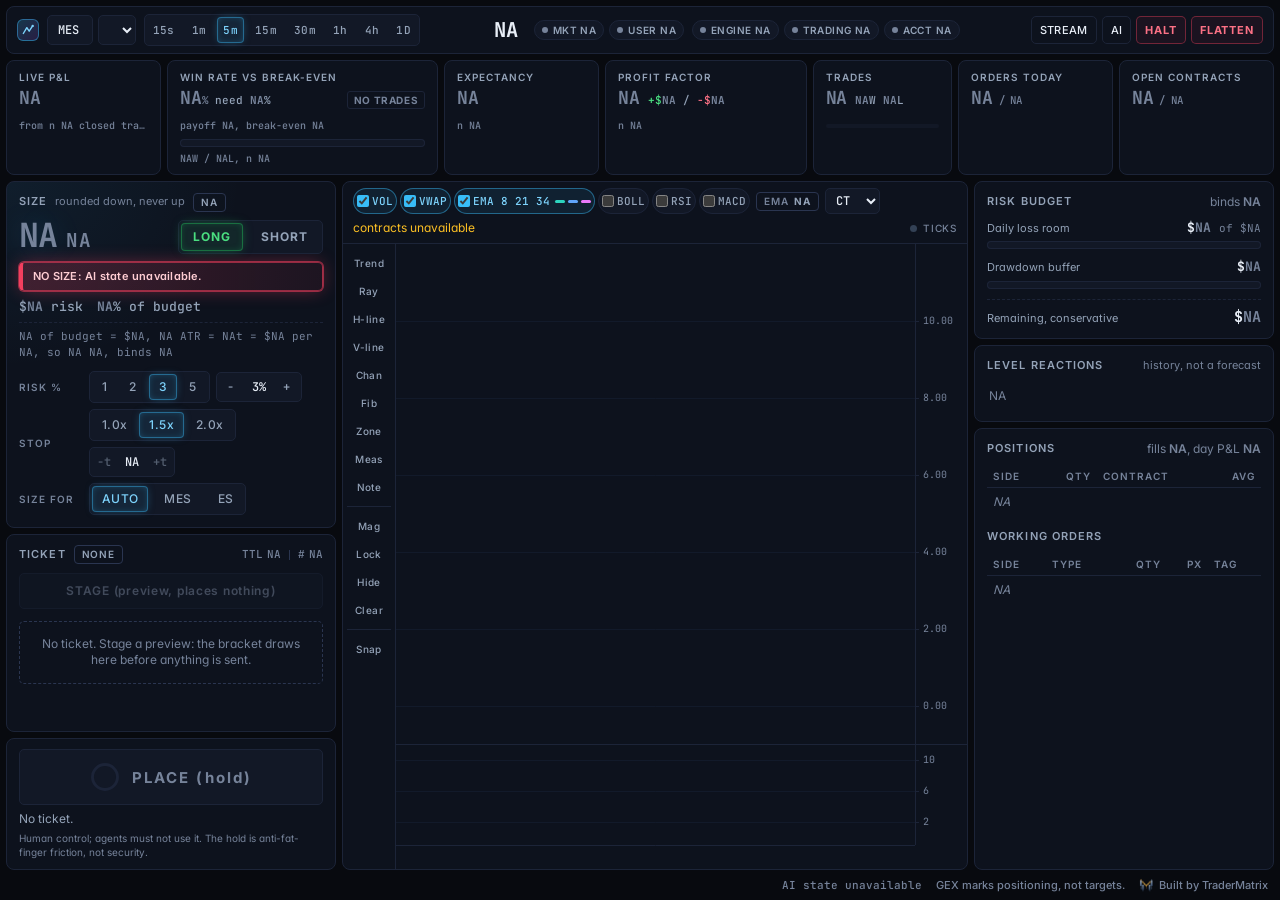
==== commit 83e1d506: "Fix lifecycle holes found by independent review Recover protection after restart or hub drop, one pr" ====
--- a/static/index.html
+++ b/static/index.html
@@ -257,7 +257,7 @@
       <div id="halt-banner" class="banner bad big" hidden>
         <strong id="halt-title">HALTED</strong>
         <span id="halt-sub">New orders are refused until a human clears the halt.</span>
-        <span class="row"><button id="reconcile-btn">Reconcile</button><button id="clear-halt-btn" class="danger">Clear halt (human only)</button></span>
+        <span class="row"><button id="reconcile-btn">Reconcile</button><button id="resolve-btn">Resolve not-found</button><button id="clear-halt-btn" class="danger">Clear halt (human only)</button></span>
       </div>
       <div class="phead"><h2>Positions</h2><span class="push dim">fills <b data-ai="fills_today" data-fmt="int" class="na">NA</b><span data-slot="sens" data-tpl="t-pnl"></span></span></div>
       <table class="tbl"><thead><tr><th>Side</th><th class="r">Qty</th><th>Contract</th><th class="r">Avg</th></tr></thead><tbody id="pos-body"></tbody></table>
@@ -278,7 +278,7 @@
     <span id="live-assertive" class="live bad" aria-live="assertive"></span>
     <span class="push dim" id="asof">asof NA</span>
     <span class="dim">GEX marks positioning, not targets.</span>
-    <a class="byline" href="https://www.traderdaddy.pro" target="_blank" rel="noopener noreferrer" title="Built by TraderMatrix"><img src="/static/brand-mark.png" alt="" width="14" height="14"><span>Built by TraderMatrix</span></a>
+    <a class="byline" href="https://www.tradermatrix.pro" target="_blank" rel="noopener noreferrer" title="Built by TraderMatrix"><img src="/static/brand-mark.png" alt="" width="14" height="14"><span>Built by TraderMatrix</span></a>
   </footer>
 </div>
 
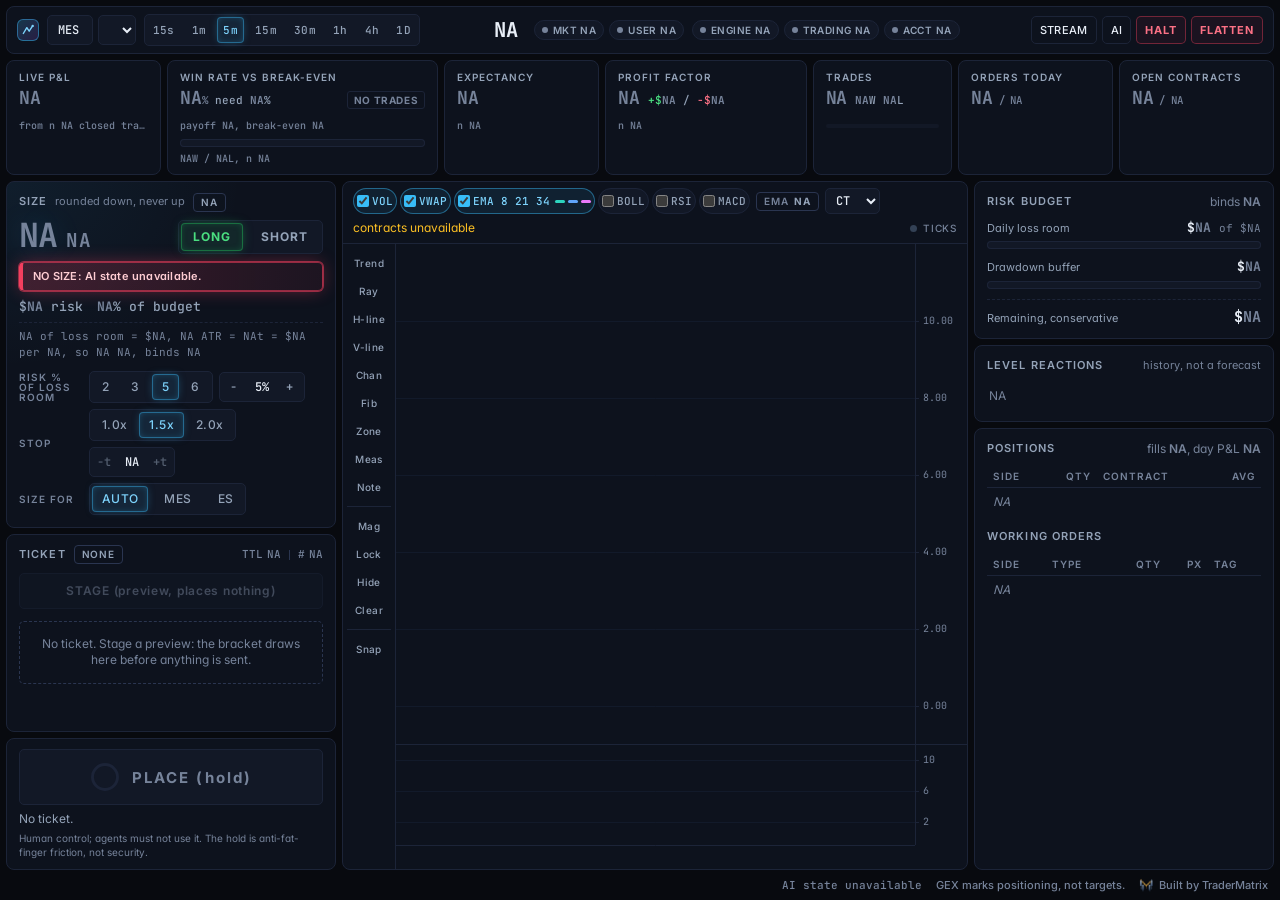
==== commit 14ee63e2: "Size 1R off the live drawdown room, not the remaining room risk_pct of the REMAINING budget gave $15" ====
--- a/static/index.html
+++ b/static/index.html
@@ -111,16 +111,16 @@
         </div>
       </div>
       <p id="size-math" class="math">
-        <span data-ai="size.risk_pct" data-fmt="pctfrac" class="na">NA</span> of budget<span data-slot="sens" data-tpl="t-size-budget"></span>,
+        <span data-ai="size.risk_pct" data-fmt="pctfrac" class="na">NA</span> of loss room<span data-slot="sens" data-tpl="t-size-budget"></span>,
         <span data-ai="size.stop_atr_k" data-fmt="num1" class="na">NA</span> ATR =
         <span data-ai="size.stop_ticks" data-fmt="int" class="na">NA</span>t<span data-slot="sens" data-tpl="t-size-rpc"></span>,
         so <span data-ai="size.contracts" class="na">NA</span> <span data-ai="contract.root" class="na">NA</span>, binds <span data-ai="size.binding" class="na">NA</span>
       </p>
       <div class="ctls">
-        <span class="lbl" id="lbl-risk">Risk %</span>
+        <span class="lbl" id="lbl-risk">Risk % of loss room</span>
         <span class="chips" id="risk-pct" role="group" aria-labelledby="lbl-risk">
-          <span class="seg"><button id="risk-pct-1" data-v="0.01" aria-pressed="false">1</button><button id="risk-pct-2" data-v="0.02" aria-pressed="false">2</button><button id="risk-pct-3" data-v="0.03" aria-pressed="true">3</button><button id="risk-pct-5" data-v="0.05" aria-pressed="false">5</button></span>
-          <span class="step"><button id="risk-dec" aria-label="Decrease risk percent by half a point">-</button><output id="risk-val" class="val">3%</output><button id="risk-inc" aria-label="Increase risk percent by half a point">+</button></span>
+          <span class="seg"><button id="risk-pct-1" data-v="0.02" aria-pressed="false">2</button><button id="risk-pct-2" data-v="0.03" aria-pressed="false">3</button><button id="risk-pct-3" data-v="0.05" aria-pressed="true">5</button><button id="risk-pct-5" data-v="0.06" aria-pressed="false">6</button></span>
+          <span class="step"><button id="risk-dec" aria-label="Decrease risk percent by half a point">-</button><output id="risk-val" class="val">5%</output><button id="risk-inc" aria-label="Increase risk percent by half a point">+</button></span>
         </span>
         <span class="lbl" id="lbl-stop">Stop</span>
         <span class="chips" id="stop-atr" role="group" aria-labelledby="lbl-stop">
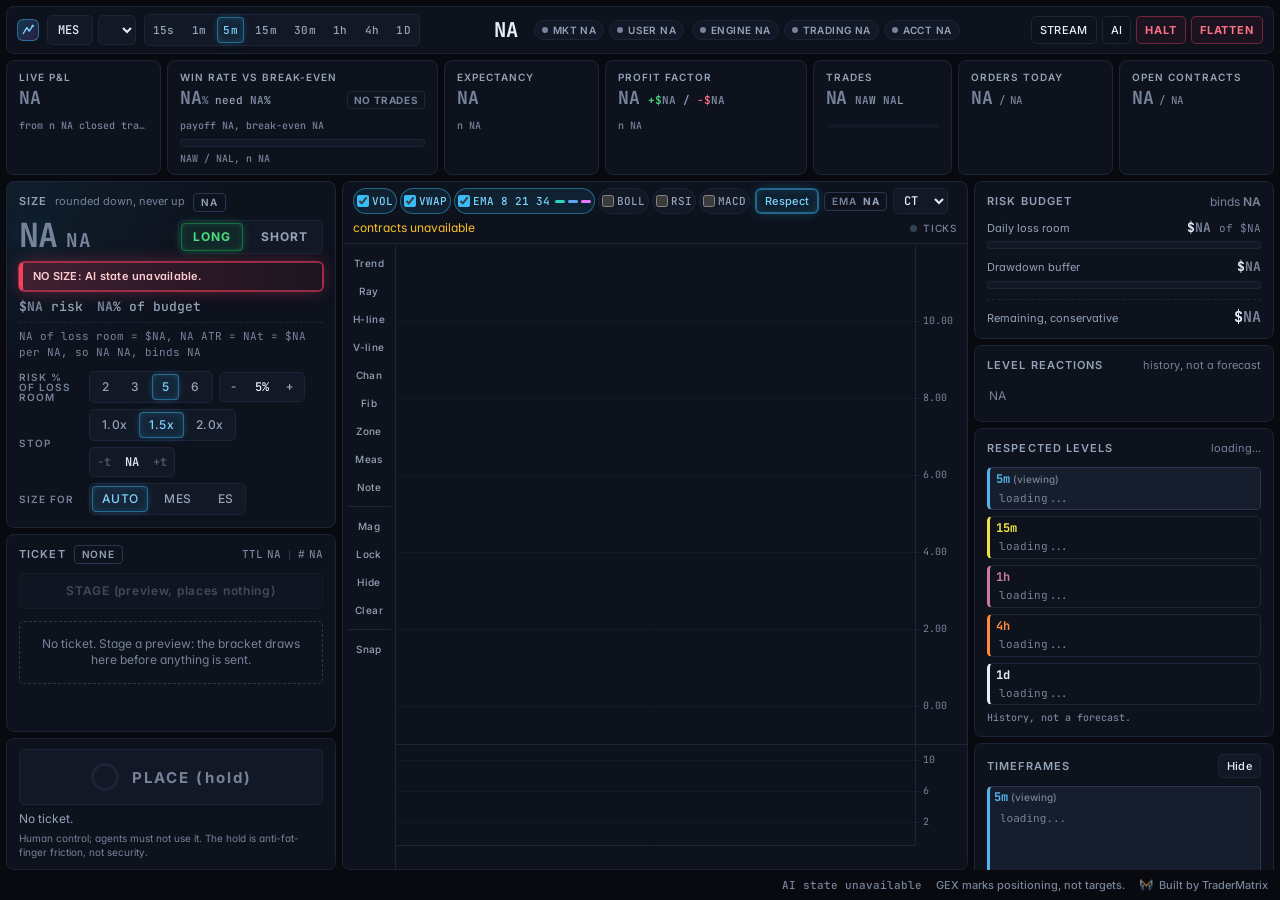
==== commit d0abaf0c: "Add multi-timeframe "what is price respecting" scan, route, digest and chart UI px_respect.py scores" ====
--- a/static/index.html
+++ b/static/index.html
@@ -203,6 +203,7 @@
   <section class="chartwrap" role="region" aria-label="Chart">
     <div class="chartbar">
       <span class="ind" id="ind" role="group" aria-label="Indicators"></span>
+      <button id="rsp-toggle" type="button" class="rsp-tg" aria-pressed="true" title="Draw the level each timeframe has actually been respecting (history, not a forecast)">Respect</button>
       <span id="ema-badge" class="badge stack" title="EMA 8 / 21 / 34 stack order" hidden><span class="bl"><span class="bl-l">EMA STACK</span><span class="bl-s">EMA</span></span><b data-ai="ind.ema.state" class="na">NA</b></span>
       <label class="sr" for="tz">Timezone</label>
       <select id="tz"><option value="America/Chicago">CT</option><option value="America/New_York">ET</option><option value="UTC">UTC</option></select>
@@ -250,6 +251,19 @@
       <div class="phead"><h2>Level reactions</h2><span class="push dim sub">history, not a forecast</span></div>
       <div id="lv-list" class="lvlist" role="group" aria-label="Select a level to mark its reactions on the chart"></div>
       <p id="lv-legend" class="lvlegend"><span class="mk up">&#9650;&#9660; bounce</span><span class="mk fail">&#10005; fail</span><span class="mk neu">&#8226; flat</span><span class="mk pend">&#9675; pending</span><span id="lv-tf" class="dim"></span></p>
+    </section>
+
+    <!-- 6c. RESPECTED LEVELS per timeframe: server-measured history with a placebo baseline. Prices and enums only. -->
+    <section id="respect" class="panel" role="region" aria-label="Respected levels by timeframe" data-own="1">
+      <div class="phead"><h2>Respected levels</h2><span id="rsp-state" class="push dim sub" role="status"></span></div>
+      <div id="rsp-list" class="rsplist"></div>
+      <p class="lvlegend"><span>History, not a forecast.</span></p>
+    </section>
+
+    <!-- 6d. TIMEFRAME MINI CHARTS: last ~60 bars of 5m/15m/1h with EMA 8/21/34 and the respected level. Prices only. -->
+    <section id="minis" class="panel" role="region" aria-label="Timeframes" data-own="1">
+      <div class="phead"><h2>Timeframes</h2><span id="mn-state" class="dim sub" role="status"></span><button id="mn-toggle" type="button" class="push rsp-tg" aria-expanded="true" aria-controls="mn-body">Hide</button></div>
+      <div id="mn-body" class="mnbody"></div>
     </section>
 
     <!-- 7. BLOTTER -->
--- a/static/desk.css
+++ b/static/desk.css
@@ -420,6 +420,42 @@
 .lvlegend .up{color:var(--green-ink)} .lvlegend .fail{color:var(--mag-ink)} .lvlegend .neu{color:var(--text-2)} .lvlegend .pend{color:var(--cyan-ink)}
 .lvlegend #lv-tf{margin-left:auto}
 
+/* ---- respected levels per timeframe ---- */
+.rsp-tg{min-height:24px;padding:0 8px;font-size:var(--fs-xs)}
+.rsplist{display:flex;flex-direction:column;gap:6px}
+.rsptf{border:1px solid var(--border);border-left:3px solid var(--tfc,var(--border-strong));border-radius:var(--r-sm);padding:4px 6px;min-width:0}
+.rsptf.cur{background:var(--bg-raise);border-color:var(--border-strong);border-left-color:var(--tfc)}
+.rsptf .th{display:flex;align-items:baseline;gap:8px;flex-wrap:wrap;font:600 var(--fs-xs)/1.3 var(--mono);color:var(--text-2)}
+.rsptf .th b{color:var(--tfc,var(--text));font-size:var(--fs-sm)}
+.rsptf.cur .th b::after{content:" (viewing)";font:500 var(--fs-2xs)/1 var(--sans);color:var(--text-muted)}
+.rsptf .th .tested{margin-left:auto;font-weight:500;color:var(--text-muted)}
+.rsprow{display:flex;flex-wrap:wrap;align-items:baseline;gap:2px 8px;width:100%;text-align:left;padding:3px 6px;margin-top:3px;min-height:0;font:400 var(--fs-xs)/1.3 var(--mono);border-left:3px solid transparent}
+.rsprow:disabled{opacity:1;cursor:default;color:var(--text-2)}
+.rsprow[aria-pressed="true"]{border-left-color:var(--tfc)}
+.rsprow .rn{font-weight:700;color:var(--text);min-width:7ch}
+.rsprow .vd{margin-left:0}
+.vd-respected{color:var(--green-ink);border-color:var(--green-line);background:var(--green-bg)}
+.rsprow .stb{font:700 var(--fs-2xs)/1 var(--sans);letter-spacing:.08em;padding:2px 5px;border-radius:3px;border:1px solid var(--border-strong);color:var(--text-2)}
+.rsprow .stb.y{color:var(--cyan-ink);border-color:var(--cyan-line)} .rsprow .stb.n{color:var(--amber-ink);border-color:var(--amber-line);border-style:dashed}
+.rsprow .ss{margin-left:0}
+.rsptf .none{margin:3px 0 0 3px;font:400 var(--fs-xs)/1.3 var(--mono);color:var(--text-muted)}
+
+/* ---- timeframe mini charts ---- */
+.mnbody{display:flex;flex-direction:column;gap:6px}
+.mnbody[hidden]{display:none}
+.mn{border:1px solid var(--border);border-left:3px solid var(--tfc,var(--border-strong));border-radius:var(--r-sm);padding:3px 4px;min-width:0}
+.mn.cur{background:var(--bg-raise);border-color:var(--border-strong);border-left-color:var(--tfc)}
+.mn .mh{display:flex;gap:8px;align-items:baseline;font:600 var(--fs-xs)/1.3 var(--mono);color:var(--text-2)}
+.mn .mh b{color:var(--tfc,var(--text));font-size:var(--fs-sm)}
+.mn.cur .mh b::after{content:" (viewing)";font:500 var(--fs-2xs)/1 var(--sans);color:var(--text-muted)}
+.mn .mh .mp{margin-left:auto;font-weight:500;color:var(--text-muted)}
+.mn canvas{display:block;width:100%;height:92px}
+.mn .mb{display:flex;flex-wrap:wrap;align-items:baseline;gap:2px 8px;min-height:18px;font:500 var(--fs-xs)/1.3 var(--mono);color:var(--text-2)}
+.bz{font:700 var(--fs-2xs)/1 var(--sans);letter-spacing:.08em;padding:2px 5px;border-radius:3px;border:1px solid var(--border-strong);color:var(--text-2);white-space:nowrap}
+.bz-bullish{color:var(--green-ink);border-color:var(--green-line);background:var(--green-bg)} .bz-bearish{color:var(--mag-ink);border-color:var(--mag-line);background:var(--mag-bg)}
+.bz-na{color:var(--text-muted);border-style:dashed}
+@media (min-width:700px) and (max-width:1099px){.mnbody{flex-direction:row}.mn{flex:1 1 0}}
+
 /* ---- EMA badge + toggle swatches ---- */
 .badge.stack{gap:6px}
 .badge.stack .bl{color:var(--text-muted)} .bl-s{display:none} .badge.stack b{font-weight:700}
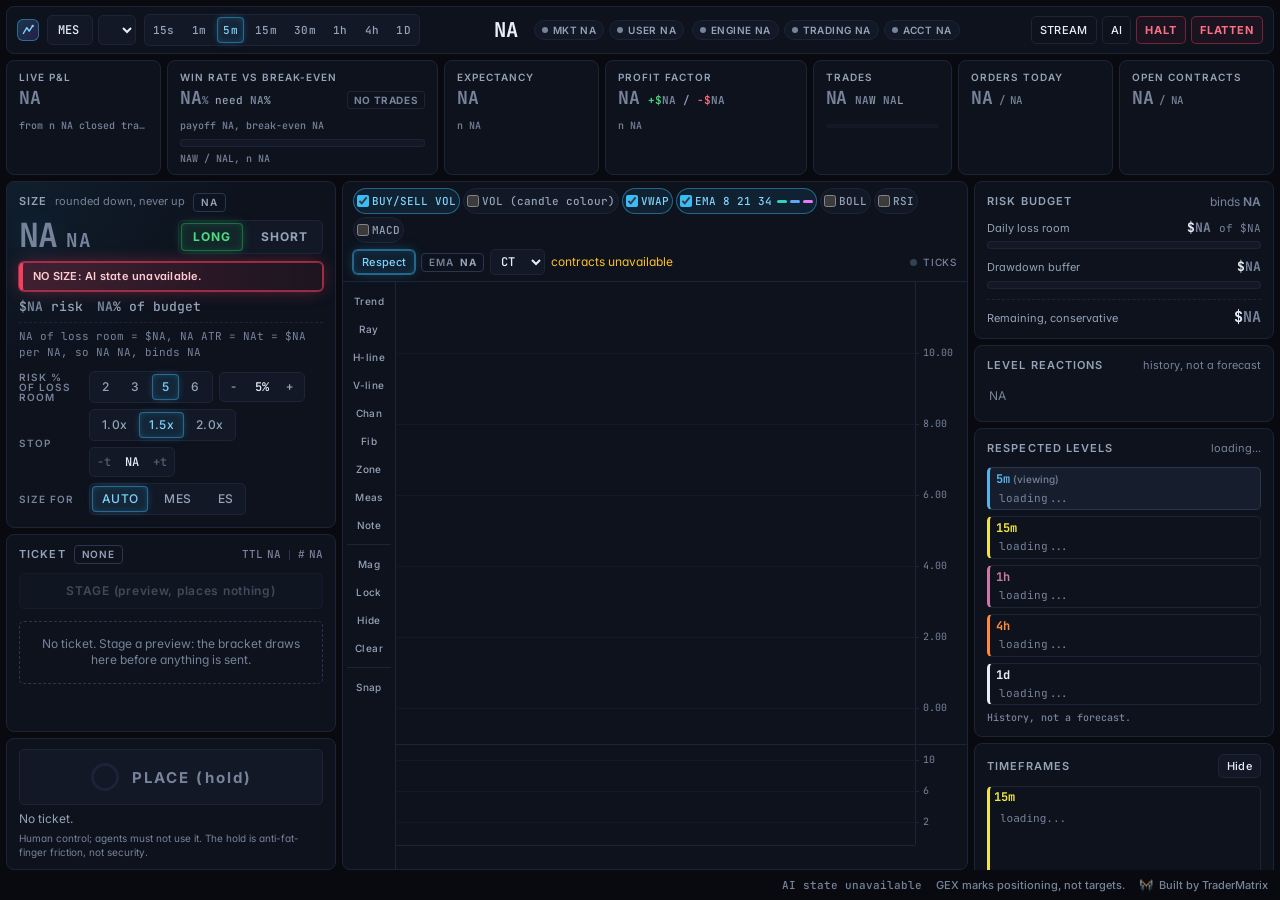
==== commit db1be932: "Analyst callout feed, real buy/sell volume, tick bars, GEX levels, level-anchored stops - px_feed + " ====
--- a/static/index.html
+++ b/static/index.html
@@ -105,6 +105,7 @@
           <span id="chip-cap" class="chip info" title="risk alone would allow more contracts than the per-order cap" hidden><span class="t">RISK ALLOWS <b data-ai="size.contracts_by_risk" data-fmt="int" class="na">NA</b>, CAP <b data-ai="size.cap" data-fmt="int" class="na">NA</b></span></span>
         </div>
         <ul id="size-why" class="why" aria-label="Why this size" hidden></ul>
+        <div id="size-plan" class="plan" aria-label="Stop, target and what is left if the stop fills" hidden></div>
         <div class="sec">
           <span data-slot="sens" data-tpl="t-size-risk"></span>
           <span class="kv"><b data-ai="size.pct_budget" data-fmt="num1" class="na">NA</b>% of budget</span>
@@ -266,6 +267,20 @@
       <div id="mn-body" class="mnbody"></div>
     </section>
 
+    <!-- 6c3. TICK CHARTS: bars of N trade prints built from the live tape (ProjectX has no tick bars). Starts empty, no history. -->
+    <section id="ticks" class="panel" role="region" aria-label="Tick charts" data-own="1">
+      <div class="phead"><h2>Tick charts</h2><span id="tk-state" class="push dim sub" role="status"></span></div>
+      <div id="tk-body" class="mnbody"></div>
+      <p class="lvlegend"><span>Built from the live tape since the desk started recording; no history. Grey bar = missed prints.</span></p>
+    </section>
+
+    <!-- 6c2. ANALYST FUTURES CALLOUTS: third-party opinion, not signals. Structured fields only, no message text. -->
+    <section id="feed" class="panel" role="region" aria-label="Analyst futures callouts" data-own="1">
+      <div class="phead"><h2>Analyst callouts</h2><span id="fd-state" class="push dim sub" role="status"></span></div>
+      <div id="fd-list" class="fdlist"></div>
+      <p class="lvlegend"><span>Opinion, not a signal. Orders still go through the ticket.</span></p>
+    </section>
+
     <!-- 7. BLOTTER -->
     <section id="blotter" class="panel grow" role="region" aria-label="Blotter">
       <div id="halt-banner" class="banner bad big" hidden>
--- a/static/desk.css
+++ b/static/desk.css
@@ -566,3 +566,14 @@
 .byline img{display:block;opacity:.85}
 .byline:hover,.byline:focus-visible{color:var(--text-2)}
 .byline:hover img{opacity:1}
+
+.fdlist{display:flex;flex-direction:column;gap:3px;font:400 var(--fs-xs)/1.35 var(--mono)}
+.fdlist .none{color:var(--text-muted)}
+.fdrow{display:flex;flex-wrap:wrap;gap:2px 8px;padding:3px 0;border-top:1px solid var(--border)}
+.fdrow:first-child{border-top:0}
+.fdrow .age{color:var(--text-muted)}
+.fdrow .long{color:var(--green,#3fb950)}.fdrow .short{color:var(--red,#f85149)}
+.fdrow .ev{font-weight:600}
+
+.plan{margin:6px 0 2px;padding:5px 7px;border:1px solid var(--border);border-radius:var(--r-sm);font:400 var(--fs-xs)/1.45 var(--mono);color:var(--text-muted)}
+.plan b{color:var(--text);font-weight:600}.plan .up{color:var(--green,#3fb950)}
